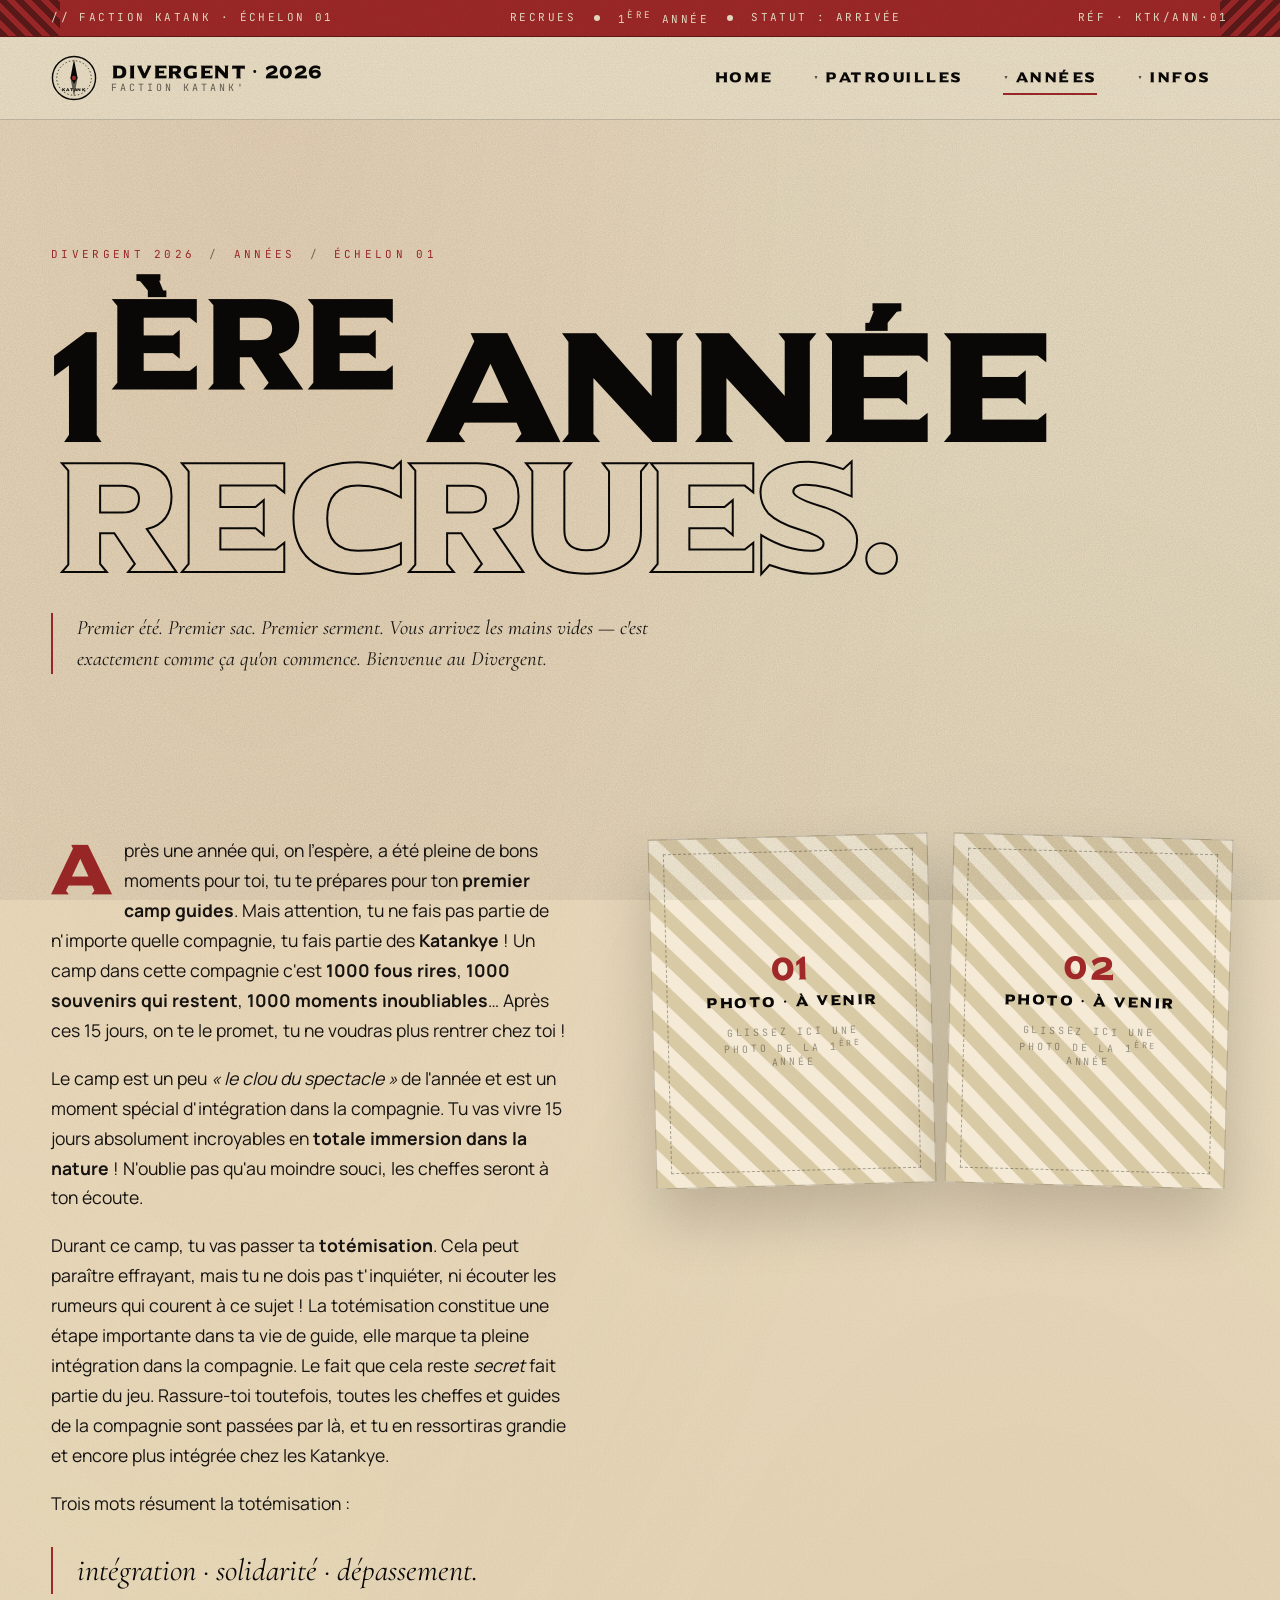
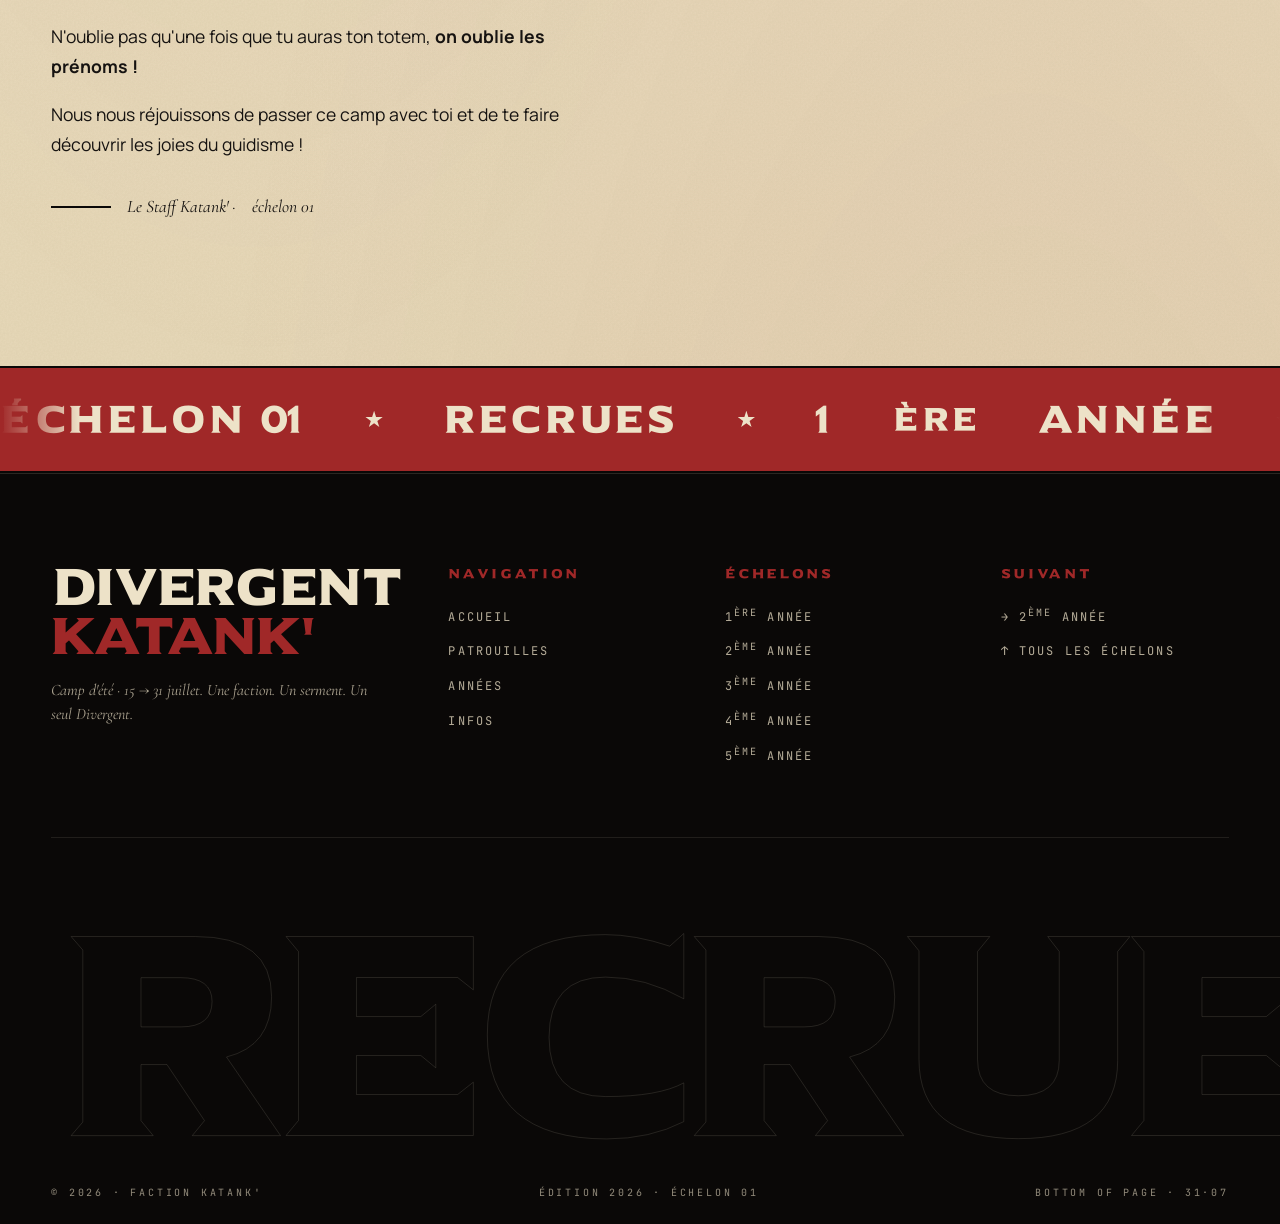
==== annee-1.html @ 26ec63aa "Initial commit · site Divergent 2026 - 12 pages HTML (accueil, 5 patrouilles, 5 années, infos) - Sys" ====
<!DOCTYPE html>
<html lang="fr">
<head>
<meta charset="UTF-8">
<meta name="viewport" content="width=device-width, initial-scale=1.0">
<title>1ère année · Recrues — DIVERGENT 2026</title>
<meta name="description" content="Message aux recrues de 1ère année du camp Katank' Divergent 2026.">
<link rel="stylesheet" href="css/style.css">
<link rel="icon" href="data:image/svg+xml,%3Csvg xmlns='http://www.w3.org/2000/svg' viewBox='0 0 32 32'%3E%3Crect width='32' height='32' fill='%23a02828'/%3E%3Ctext x='50%25' y='62%25' text-anchor='middle' font-family='Arial Black' font-size='20' fill='%23ede2c8' font-weight='900'%3EP%3C/text%3E%3C/svg%3E">
</head>
<body class="paper-bg">

<div class="grain-overlay" aria-hidden="true"></div>

<div class="top-tape">
  <span>// FACTION KATANK · ÉCHELON 01</span>
  <div class="top-tape__center">
    <span>RECRUES</span>
    <span class="top-tape__dot"></span>
    <span>1<sup>ère</sup> ANNÉE</span>
    <span class="top-tape__dot"></span>
    <span>STATUT : ARRIVÉE</span>
  </div>
  <span>RÉF · KTK/ANN·01</span>
</div>

<header class="site-header on-paper">
  <nav class="nav" aria-label="Navigation principale">
    <a href="index.html" class="logo">
      <svg class="logo__mark" viewBox="0 0 64 64" aria-hidden="true">
        <circle cx="32" cy="32" r="30" fill="none" stroke="currentColor" stroke-width="2"/>
        <circle cx="32" cy="32" r="24" fill="none" stroke="currentColor" stroke-width="1" stroke-dasharray="2 3"/>
        <path fill="currentColor" d="M32 6l5 26-5 8-5-8z"/>
        <path fill="currentColor" opacity="0.6" d="M32 58l-5-26 5-8 5 8z"/>
        <circle cx="32" cy="32" r="3" fill="#a02828"/>
        <text x="32" y="50" text-anchor="middle" font-family="Universal Serif, serif" font-size="6" fill="currentColor" font-weight="900" letter-spacing="1">KATANK</text>
      </svg>
      <span class="logo__txt">
        <span>Divergent · 2026</span>
        <small>Faction Katank'</small>
      </span>
    </a>

    <ul class="nav-list">
      <li class="nav-item"><a href="index.html" class="nav-link">Home</a></li>
      <li class="nav-item">
        <a href="patrouille-guepards.html" class="nav-link" aria-haspopup="true">Patrouilles</a>
        <div class="dropdown">
          <a href="patrouille-guepards.html">Guépards <small>01</small></a>
          <a href="patrouille-loups.html">Loups <small>02</small></a>
          <a href="patrouille-eperviers.html">Eperviers <small>03</small></a>
          <a href="patrouille-pumas.html">Pumas <small>04</small></a>
          <a href="patrouille-castors.html">Castors <small>05</small></a>
        </div>
      </li>
      <li class="nav-item is-active">
        <a href="annees.html" class="nav-link" aria-haspopup="true">Années</a>
        <div class="dropdown">
          <a href="annee-1.html">1<sup>ère</sup> année <small>Recrues</small></a>
          <a href="annee-2.html">2<sup>ème</sup> année <small>Initiés</small></a>
          <a href="annee-3.html">3<sup>ème</sup> année <small>Coureurs</small></a>
          <a href="annee-4.html">4<sup>ème</sup> année <small>Vétérans</small></a>
          <a href="annee-5.html">5<sup>ème</sup> année <small>Doyens</small></a>
        </div>
      </li>
      <li class="nav-item">
        <a href="infos.html" class="nav-link" aria-haspopup="true">Infos</a>
        <div class="dropdown">
          <a href="infos.html#programme">Programme <small>01</small></a>
          <a href="infos.html#trousseau">Trousseau <small>02</small></a>
          <a href="infos.html#lieu">Lieu &amp; Accès <small>03</small></a>
          <a href="infos.html#inscription">Inscription <small>04</small></a>
          <a href="infos.html#contact">Contact <small>05</small></a>
          <a href="infos.html#faq">F·A·Q <small>06</small></a>
        </div>
      </li>
    </ul>
    <button class="burger" aria-label="Ouvrir le menu"><span></span><span></span><span></span></button>
  </nav>
</header>

<section class="page-hero">
  <div class="page-hero__inner">
    <p class="page-hero__crumbs" data-reveal>Divergent 2026 <span>/</span> Années <span>/</span> Échelon 01</p>
    <h1 class="page-hero__title" data-reveal data-reveal-delay="1">1<sup>ère</sup> année<br><em>Recrues.</em></h1>
    <p class="page-hero__desc" data-reveal data-reveal-delay="2">
      Premier été. Premier sac. Premier serment. Vous arrivez les mains vides — c'est exactement
      comme ça qu'on commence. Bienvenue au Divergent.
    </p>
  </div>
</section>

<section class="year-detail">
  <div class="year-detail__inner">
    <div class="year-detail__msg" data-reveal>
      <p>
        Après une année qui, on l'espère, a été pleine de bons moments pour toi, tu te
        prépares pour ton <strong>premier camp guides</strong>. Mais attention, tu ne fais
        pas partie de n'importe quelle compagnie, tu fais partie des <strong>Katankye</strong> !
        Un camp dans cette compagnie c'est <strong>1000 fous rires</strong>,
        <strong>1000 souvenirs qui restent</strong>, <strong>1000 moments inoubliables</strong>…
        Après ces 15 jours, on te le promet, tu ne voudras plus rentrer chez toi !
      </p>
      <p>
        Le camp est un peu <em>« le clou du spectacle »</em> de l'année et est un moment
        spécial d'intégration dans la compagnie. Tu vas vivre 15 jours absolument incroyables
        en <strong>totale immersion dans la nature</strong> ! N'oublie pas qu'au moindre
        souci, les cheffes seront à ton écoute.
      </p>
      <p>
        Durant ce camp, tu vas passer ta <strong>totémisation</strong>. Cela peut paraître
        effrayant, mais tu ne dois pas t'inquiéter, ni écouter les rumeurs qui courent à ce
        sujet ! La totémisation constitue une étape importante dans ta vie de guide, elle
        marque ta pleine intégration dans la compagnie. Le fait que cela reste
        <em>secret</em> fait partie du jeu. Rassure-toi toutefois, toutes les cheffes et
        guides de la compagnie sont passées par là, et tu en ressortiras grandie et encore
        plus intégrée chez les Katankye.
      </p>
      <p>Trois mots résument la totémisation :</p>
      <blockquote class="year-detail__quote">
        intégration · solidarité · dépassement.
      </blockquote>
      <p>
        N'oublie pas qu'une fois que tu auras ton totem, <strong>on oublie les prénoms !</strong>
      </p>
      <p>
        Nous nous réjouissons de passer ce camp avec toi et de te faire découvrir les joies
        du guidisme !
      </p>
      <p class="year-detail__sign">Le Staff Katank' &middot; <em>échelon 01</em></p>
    </div>

    <aside class="photo-stack photo-stack--two" data-reveal data-reveal-delay="2" aria-label="Photos · 1ère année">
      <div class="photo-slot photo-slot--rotate-l">
        <span class="photo-slot__num">01</span>
        <span class="photo-slot__label">Photo · à venir</span>
        <span class="photo-slot__hint">Glissez ici une photo de la 1<sup>ère</sup> année</span>
      </div>
      <div class="photo-slot photo-slot--rotate-r">
        <span class="photo-slot__num">02</span>
        <span class="photo-slot__label">Photo · à venir</span>
        <span class="photo-slot__hint">Glissez ici une photo de la 1<sup>ère</sup> année</span>
      </div>
    </aside>
  </div>
</section>

<div class="marquee" aria-hidden="true">
  <div class="marquee__track">
    <span class="marquee__item">ÉCHELON 01<span class="marquee__star"></span>RECRUES<span class="marquee__star"></span>1<sup>ÈRE</sup> ANNÉE<span class="marquee__star"></span>BIENVENUE AU DIVERGENT<span class="marquee__star"></span>ÉCHELON 01<span class="marquee__star"></span>RECRUES<span class="marquee__star"></span></span>
    <span class="marquee__item" aria-hidden="true">ÉCHELON 01<span class="marquee__star"></span>RECRUES<span class="marquee__star"></span>1<sup>ÈRE</sup> ANNÉE<span class="marquee__star"></span>BIENVENUE AU DIVERGENT<span class="marquee__star"></span>ÉCHELON 01<span class="marquee__star"></span>RECRUES<span class="marquee__star"></span></span>
  </div>
</div>

<footer class="footer">
  <div class="footer__inner">
    <div class="footer__top">
      <div>
        <h3 class="footer__brand">Divergent<br><em>Katank'</em></h3>
        <p class="footer__tag">Camp d'été · 15&nbsp;→&nbsp;31 juillet. Une faction. Un serment. Un seul Divergent.</p>
      </div>
      <div class="footer__col">
        <h4>Navigation</h4>
        <ul>
          <li><a href="index.html">Accueil</a></li>
          <li><a href="patrouille-guepards.html">Patrouilles</a></li>
          <li><a href="annees.html">Années</a></li>
          <li><a href="infos.html">Infos</a></li>
        </ul>
      </div>
      <div class="footer__col">
        <h4>Échelons</h4>
        <ul>
          <li><a href="annee-1.html">1<sup>ère</sup> année</a></li>
          <li><a href="annee-2.html">2<sup>ème</sup> année</a></li>
          <li><a href="annee-3.html">3<sup>ème</sup> année</a></li>
          <li><a href="annee-4.html">4<sup>ème</sup> année</a></li>
          <li><a href="annee-5.html">5<sup>ème</sup> année</a></li>
        </ul>
      </div>
      <div class="footer__col">
        <h4>Suivant</h4>
        <ul>
          <li><a href="annee-2.html">→ 2<sup>ème</sup> année</a></li>
          <li><a href="annees.html">↑ Tous les échelons</a></li>
        </ul>
      </div>
    </div>
    <div class="footer__bigword" aria-hidden="true">RECRUES</div>
    <div class="footer__bottom">
      <span>© <span id="current-year">2026</span> · Faction Katank'</span>
      <span>Édition 2026 · Échelon 01</span>
      <span>Bottom of page · 31·07</span>
    </div>
  </div>
</footer>

<script src="js/main.js"></script>
</body>
</html>
---- css/style.css ----
@charset "UTF-8";
/* ============================================================
   DIVERGENT 2026 — Camp Katank'
   Système de design : dystopique factional, parchemin / sang / acier
   ============================================================ */

@import url('https://fonts.googleapis.com/css2?family=Cormorant+Garamond:ital,wght@0,400;0,600;1,400;1,500;1,600&family=JetBrains+Mono:wght@400;500;700&family=Manrope:wght@300;400;500;600;700;800&display=swap');

/* Police personnalisée Universal Serif — utilisée pour tous les gros titres */
@font-face {
  font-family: 'Universal Serif';
  src: url('../assets/fonts/Universal%20Serif.ttf') format('truetype');
  font-weight: 100 900;
  font-style: normal;
  font-display: swap;
}

/* ---------- Tokens ---------- */
:root {
  --ink:        #0a0807;
  --ink-soft:   #161311;
  --ink-2:      #1f1a16;
  --paper:      #ede2c8;
  --paper-2:    #e3d4b1;
  --paper-deep: #d9caa6;
  --bone:       #f4ead5;
  --blood:      #a02828;
  --blood-deep: #6b1818;
  --rust:       #c04515;
  --steel:      #2c4356;
  --moss:       #4a5a3a;
  --gold:       #c9a44d;
  --gold-deep:  #8b6f2a;
  --ash:        #6b6660;
  --ash-2:      #3a3631;

  --f-stencil: 'Universal Serif', 'Arial Narrow', serif;
  --f-serif:   'Cormorant Garamond', 'Times New Roman', serif;
  --f-mono:    'JetBrains Mono', 'Courier New', monospace;
  --f-body:    'Manrope', system-ui, sans-serif;

  --gutter: clamp(1.25rem, 4vw, 4rem);
  --maxw: 1440px;
}

/* ---------- Reset ---------- */
*, *::before, *::after { box-sizing: border-box; margin: 0; padding: 0; }
html { scroll-behavior: smooth; -webkit-text-size-adjust: 100%; }
body {
  font-family: var(--f-body);
  background: var(--ink);
  color: var(--paper);
  line-height: 1.55;
  font-weight: 400;
  overflow-x: hidden;
  min-height: 100vh;
}
img, svg { display: block; max-width: 100%; }
button { font: inherit; color: inherit; background: none; border: 0; cursor: pointer; }
a { color: inherit; text-decoration: none; }
ul { list-style: none; }

/* ---------- Grain & paper textures ---------- */
.grain-overlay {
  position: fixed;
  inset: 0;
  pointer-events: none;
  z-index: 200;
  opacity: 0.18;
  mix-blend-mode: multiply;
  background-image: url("data:image/svg+xml,%3Csvg xmlns='http://www.w3.org/2000/svg' width='240' height='240'%3E%3Cfilter id='n'%3E%3CfeTurbulence type='fractalNoise' baseFrequency='0.85' numOctaves='3' stitchTiles='stitch'/%3E%3CfeColorMatrix values='0 0 0 0 0  0 0 0 0 0  0 0 0 0 0  0 0 0 0.55 0'/%3E%3C/filter%3E%3Crect width='240' height='240' filter='url(%23n)'/%3E%3C/svg%3E");
}
.paper-bg {
  background:
    radial-gradient(ellipse at 20% 0%, rgba(192,69,21,0.08), transparent 50%),
    radial-gradient(ellipse at 80% 100%, rgba(160,40,40,0.07), transparent 60%),
    linear-gradient(180deg, var(--paper) 0%, var(--paper-2) 100%);
  color: var(--ink);
  position: relative;
}
.paper-bg::before {
  content: "";
  position: absolute;
  inset: 0;
  pointer-events: none;
  opacity: 0.35;
  mix-blend-mode: multiply;
  background-image: url("data:image/svg+xml,%3Csvg xmlns='http://www.w3.org/2000/svg' width='320' height='320'%3E%3Cfilter id='p'%3E%3CfeTurbulence type='fractalNoise' baseFrequency='0.55' numOctaves='2'/%3E%3CfeColorMatrix values='0 0 0 0 0.3  0 0 0 0 0.2  0 0 0 0 0.1  0 0 0 0.18 0'/%3E%3C/filter%3E%3Crect width='320' height='320' filter='url(%23p)'/%3E%3C/svg%3E");
}
.ink-bg {
  background:
    radial-gradient(ellipse at 70% 10%, rgba(160,40,40,0.16), transparent 55%),
    radial-gradient(ellipse at 10% 90%, rgba(44,67,86,0.20), transparent 60%),
    linear-gradient(180deg, var(--ink) 0%, var(--ink-soft) 100%);
}

/* ---------- Top tape ---------- */
.top-tape {
  background: var(--blood);
  color: var(--paper);
  font-family: var(--f-mono);
  font-size: 11px;
  letter-spacing: 0.22em;
  text-transform: uppercase;
  padding: 8px var(--gutter);
  display: flex;
  justify-content: space-between;
  align-items: center;
  border-bottom: 1px solid rgba(0,0,0,0.4);
  position: relative;
  z-index: 50;
}
.top-tape::before, .top-tape::after {
  content: "";
  position: absolute;
  top: 0; bottom: 0;
  width: 60px;
  background:
    repeating-linear-gradient(45deg, var(--ink) 0 6px, transparent 6px 12px);
  opacity: 0.45;
}
.top-tape::before { left: 0; }
.top-tape::after { right: 0; transform: scaleX(-1); }
.top-tape span { position: relative; z-index: 1; }
.top-tape__center { display: flex; gap: 18px; align-items: center; }
.top-tape__dot { width: 6px; height: 6px; background: var(--paper); border-radius: 50%; display: inline-block; }

/* ---------- Header / Nav ---------- */
.site-header {
  position: sticky;
  top: 0;
  z-index: 100;
  background:
    linear-gradient(180deg, rgba(10,8,7,0.96), rgba(10,8,7,0.86));
  backdrop-filter: blur(6px);
  border-bottom: 1px solid rgba(237,226,200,0.08);
}
.site-header.on-paper {
  background: linear-gradient(180deg, rgba(237,226,200,0.97), rgba(237,226,200,0.88));
  border-bottom: 1px solid rgba(10,8,7,0.18);
}
.nav {
  max-width: var(--maxw);
  margin: 0 auto;
  padding: 18px var(--gutter);
  display: flex;
  align-items: center;
  justify-content: space-between;
  gap: 32px;
  position: relative;
}
.logo {
  display: flex;
  align-items: center;
  gap: 14px;
  font-family: var(--f-stencil);
  font-weight: 800;
  letter-spacing: 0.08em;
  font-size: 18px;
  text-transform: uppercase;
}
.logo__mark {
  width: 46px;
  height: 46px;
  flex-shrink: 0;
  filter: drop-shadow(0 0 0 transparent);
  transition: transform .4s cubic-bezier(.2,.8,.2,1);
}
.logo:hover .logo__mark { transform: rotate(-12deg) scale(1.05); }
.logo__txt {
  display: flex;
  flex-direction: column;
  line-height: 1;
  gap: 2px;
}
.logo__txt small {
  font-family: var(--f-mono);
  font-weight: 400;
  font-size: 10px;
  letter-spacing: 0.3em;
  opacity: 0.6;
  text-transform: uppercase;
}

.nav-list {
  display: flex;
  gap: 4px;
  align-items: center;
}
.nav-item { position: relative; }
.nav-link {
  display: inline-flex;
  align-items: center;
  gap: 6px;
  padding: 12px 18px;
  font-family: var(--f-stencil);
  font-weight: 700;
  font-size: 14px;
  letter-spacing: 0.18em;
  text-transform: uppercase;
  position: relative;
  transition: color .25s ease;
}
.nav-link::after {
  content: "";
  position: absolute;
  left: 18px; right: 18px; bottom: 6px;
  height: 2px;
  background: var(--blood);
  transform: scaleX(0);
  transform-origin: left;
  transition: transform .35s cubic-bezier(.2,.8,.2,1);
}
.nav-link:hover::after,
.nav-item.is-active > .nav-link::after { transform: scaleX(1); }
.nav-link[aria-haspopup]::before {
  content: "▾";
  font-family: var(--f-mono);
  font-size: 10px;
  margin-right: -2px;
  opacity: 0.7;
}

.dropdown {
  position: absolute;
  top: calc(100% + 4px);
  left: 0;
  min-width: 240px;
  background: var(--ink-soft);
  border: 1px solid rgba(237,226,200,0.12);
  padding: 10px;
  opacity: 0;
  pointer-events: none;
  transform: translateY(-6px);
  transition: opacity .25s ease, transform .25s ease;
  z-index: 90;
  box-shadow: 0 30px 60px rgba(0,0,0,0.45), 0 0 0 1px rgba(160,40,40,0.18);
}
.on-paper .dropdown { background: var(--bone); border-color: rgba(10,8,7,0.18); }
.nav-item:hover .dropdown,
.nav-item:focus-within .dropdown,
.nav-item.is-open .dropdown {
  opacity: 1;
  pointer-events: auto;
  transform: translateY(0);
}
.dropdown a {
  display: flex;
  justify-content: space-between;
  align-items: center;
  padding: 10px 14px;
  font-family: var(--f-stencil);
  font-weight: 700;
  font-size: 13px;
  letter-spacing: 0.16em;
  text-transform: uppercase;
  border-left: 2px solid transparent;
  transition: background .2s, border-color .2s, color .2s;
}
.dropdown a:hover {
  background: rgba(160,40,40,0.12);
  border-left-color: var(--blood);
  color: var(--blood);
}
.dropdown a small {
  font-family: var(--f-mono);
  font-size: 10px;
  letter-spacing: 0.2em;
  opacity: 0.5;
}

.burger {
  display: none;
  width: 36px; height: 36px;
  position: relative;
}
.burger span {
  position: absolute;
  left: 6px; right: 6px;
  height: 2px;
  background: currentColor;
  transition: transform .3s, opacity .3s, top .3s;
}
.burger span:nth-child(1) { top: 12px; }
.burger span:nth-child(2) { top: 18px; }
.burger span:nth-child(3) { top: 24px; }
.burger.is-open span:nth-child(1) { top: 18px; transform: rotate(45deg); }
.burger.is-open span:nth-child(2) { opacity: 0; }
.burger.is-open span:nth-child(3) { top: 18px; transform: rotate(-45deg); }

/* ---------- HERO ---------- */
.hero {
  position: relative;
  min-height: calc(100vh - 90px);
  padding: clamp(40px, 8vh, 100px) var(--gutter) clamp(60px, 10vh, 140px);
  display: grid;
  grid-template-columns: 1fr;
  gap: clamp(40px, 6vh, 80px);
  align-content: center;
  overflow: hidden;
  isolation: isolate;
}
.hero::after {
  content: "";
  position: absolute;
  inset: 0;
  background-image:
    linear-gradient(transparent 95%, rgba(237,226,200,0.05) 95%),
    linear-gradient(90deg, transparent 95%, rgba(237,226,200,0.05) 95%);
  background-size: 80px 80px;
  pointer-events: none;
  opacity: 0.5;
  z-index: 0;
}

/* === Divergent hero background === */
.hero-bg {
  position: absolute;
  inset: 0;
  z-index: -1;
  pointer-events: none;
  overflow: hidden;
}
.hero-bg__photo {
  position: absolute;
  inset: 0;
  background-color: #1a1208;
  background-image:
    /* Image fournie par l'utilisateur — Divergent (ville fortifiée) */
    url('../assets/hero-bg.jpg?v=2'),
    /* fallback Unsplash (au cas où le fichier local manque) */
    url('https://images.unsplash.com/photo-1477959858617-67f85cf4f1df?w=1920&q=70&auto=format&fit=crop'),
    /* fallback gradient final */
    radial-gradient(ellipse at 50% 80%, #c44512 0%, #6b1818 30%, #1a1208 60%, #050302 100%);
  background-size: cover, cover, cover;
  background-position: center center, center 45%, center 40%;
  background-repeat: no-repeat;
  filter: contrast(1.08) saturate(0.80) brightness(0.72);
}
.hero-bg__photo::after {
  content: "";
  position: absolute;
  inset: 0;
  background:
    /* tinte chaude rougeoyante en haut, sombre en bas pour la lisibilité */
    linear-gradient(180deg,
      rgba(196, 69, 21, 0.18) 0%,
      rgba(120, 38, 18, 0.10) 22%,
      rgba(40, 26, 18, 0.06) 50%,
      rgba(10, 8, 7, 0.45) 80%,
      rgba(10, 8, 7, 0.92) 100%);
  mix-blend-mode: multiply;
}
.hero-bg__photo::before {
  content: "";
  position: absolute;
  inset: 0;
  background:
    radial-gradient(ellipse at 50% 28%, rgba(196,69,21,0.30), transparent 50%),
    radial-gradient(ellipse at 78% 62%, rgba(160,40,40,0.22), transparent 55%),
    radial-gradient(ellipse at 12% 70%, rgba(44,67,86,0.20), transparent 55%);
  mix-blend-mode: screen;
  opacity: 0.7;
}

/* fence / chain pattern across the whole bg */
.hero-bg__fence {
  position: absolute;
  inset: 0;
  background-image:
    linear-gradient(0deg, rgba(237,226,200,0.05) 1px, transparent 1px),
    linear-gradient(90deg, rgba(237,226,200,0.05) 1px, transparent 1px);
  background-size: 60px 60px;
  opacity: 0.5;
  mask-image: linear-gradient(180deg, transparent 0%, black 25%, black 75%, transparent 100%);
}

/* SVG silhouette layer — décor d'appoint, en retrait quand la photo est présente */
.hero-bg__skyline {
  position: absolute;
  left: 0; right: 0; bottom: 0;
  width: 100%;
  height: 45%;
  display: block;
  opacity: 0.35;
  filter: drop-shadow(0 -8px 30px rgba(196,69,21,0.20));
  mix-blend-mode: multiply;
}

/* Faction emblems faintly drifting in sky */
.hero-bg__faction {
  position: absolute;
  width: 320px; height: 320px;
  opacity: 0.07;
  color: var(--paper);
  pointer-events: none;
  animation: faction-drift 24s ease-in-out infinite alternate;
}
.hero-bg__faction--1 { top: 8%; left: 6%; }
.hero-bg__faction--2 { top: 14%; right: 4%; width: 240px; height: 240px; opacity: 0.05; animation-delay: -12s; animation-duration: 32s; }
@keyframes faction-drift {
  from { transform: translateY(0) rotate(-3deg); }
  to   { transform: translateY(-18px) rotate(3deg); }
}

/* embers / floating particles */
.hero-bg__embers {
  position: absolute;
  inset: 0;
  background-image:
    radial-gradient(2px 2px at 12% 78%, rgba(255,180,90,0.85), transparent 60%),
    radial-gradient(1px 1px at 28% 64%, rgba(255,160,80,0.85), transparent 60%),
    radial-gradient(2px 2px at 42% 88%, rgba(255,200,110,0.85), transparent 60%),
    radial-gradient(1px 1px at 56% 70%, rgba(255,170,80,0.75), transparent 60%),
    radial-gradient(2px 2px at 68% 82%, rgba(255,210,120,0.85), transparent 60%),
    radial-gradient(1px 1px at 82% 66%, rgba(255,170,80,0.85), transparent 60%),
    radial-gradient(1.5px 1.5px at 92% 80%, rgba(255,200,110,0.75), transparent 60%),
    radial-gradient(1px 1px at 35% 72%, rgba(255,150,80,0.65), transparent 60%);
  background-size: 100% 100%;
  animation: ember-rise 11s linear infinite;
  opacity: 0.9;
  mix-blend-mode: screen;
}
@keyframes ember-rise {
  from { transform: translateY(40px); opacity: 0; }
  20%  { opacity: 0.9; }
  to   { transform: translateY(-260px); opacity: 0; }
}

/* fog band that slowly drifts */
.hero-bg__fog {
  position: absolute;
  left: -10%; right: -10%; bottom: 28%;
  height: 38%;
  background:
    linear-gradient(180deg, transparent 0%, rgba(237,226,200,0.06) 35%, rgba(237,226,200,0.10) 50%, rgba(237,226,200,0.06) 65%, transparent 100%);
  filter: blur(8px);
  animation: fog-drift 24s ease-in-out infinite alternate;
  mix-blend-mode: screen;
}
@keyframes fog-drift {
  from { transform: translateX(-4%); }
  to   { transform: translateX(4%); }
}

/* darken edges (vignette) */
.hero-bg__vignette {
  position: absolute;
  inset: 0;
  background:
    radial-gradient(ellipse at center, transparent 40%, rgba(10,8,7,0.55) 90%),
    linear-gradient(180deg, rgba(10,8,7,0.6) 0%, transparent 12%, transparent 70%, rgba(10,8,7,0.85) 100%);
  pointer-events: none;
}

/* improve text legibility on rich bg */
.hero__divergent {
  text-shadow:
    0 0 50px rgba(0,0,0,0.6),
    -2px 0 0 rgba(160,40,40,0.55),
    2px 0 0 rgba(44,67,86,0.45);
}
.hero__year {
  text-shadow: 0 0 40px rgba(0,0,0,0.6);
}
.hero__codeline {
  text-shadow: 0 0 12px rgba(0,0,0,0.7);
}
.hero__tagline {
  background: linear-gradient(90deg, rgba(10,8,7,0.55), transparent);
  padding: 12px 18px 12px 20px;
  margin-left: -2px;
  backdrop-filter: blur(2px);
}

.hero__brackets {
  position: absolute;
  inset: 24px;
  border: 1px solid rgba(237,226,200,0.12);
  pointer-events: none;
}
.hero__brackets::before, .hero__brackets::after {
  content: "";
  position: absolute;
  width: 40px; height: 40px;
  border: 2px solid var(--blood);
}
.hero__brackets::before { top: -2px; left: -2px; border-right: 0; border-bottom: 0; }
.hero__brackets::after { bottom: -2px; right: -2px; border-left: 0; border-top: 0; }

.hero__codeline {
  font-family: var(--f-mono);
  font-size: 11px;
  letter-spacing: 0.32em;
  text-transform: uppercase;
  color: var(--paper);
  opacity: 0.6;
  display: flex;
  align-items: center;
  gap: 14px;
  position: relative;
  z-index: 2;
}
.hero__codeline::before {
  content: "";
  width: 60px; height: 1px;
  background: var(--blood);
}
.hero__codeline span { color: var(--blood); }

.hero__title {
  position: relative;
  z-index: 2;
  display: grid;
  gap: 8px;
}
.hero__divergent {
  font-family: var(--f-stencil);
  font-weight: 900;
  font-size: clamp(3.5rem, 12vw, 12rem);
  line-height: 0.82;
  letter-spacing: -0.02em;
  color: var(--paper);
  text-shadow:
    0 0 0 transparent,
    -2px 0 0 rgba(160,40,40,0.55),
    2px 0 0 rgba(44,67,86,0.45);
  position: relative;
  margin-left: -0.05em;
}
.hero__divergent em {
  font-style: normal;
  color: var(--blood);
}
.hero__row2 {
  display: flex;
  align-items: flex-end;
  justify-content: space-between;
  gap: 32px;
  flex-wrap: wrap;
}
.hero__year {
  font-family: var(--f-stencil);
  font-weight: 800;
  font-size: clamp(3.5rem, 10vw, 9rem);
  line-height: 0.85;
  letter-spacing: 0.04em;
  -webkit-text-stroke: 2px var(--paper);
  color: transparent;
  position: relative;
}
.hero__year::after {
  content: "";
  position: absolute;
  left: -2%; right: 12%;
  bottom: 22%;
  height: 12%;
  background: var(--blood);
  z-index: -1;
  transform: skewY(-2deg);
  opacity: 0.85;
}
.hero__tagline {
  max-width: 340px;
  font-family: var(--f-serif);
  font-style: italic;
  font-size: clamp(1rem, 1.5vw, 1.25rem);
  line-height: 1.4;
  color: var(--paper);
  opacity: 0.85;
  border-left: 2px solid var(--blood);
  padding-left: 18px;
}

/* Countdown */
.countdown {
  display: grid;
  grid-template-columns: repeat(4, 1fr);
  gap: 0;
  background: var(--ink-soft);
  border: 1px solid rgba(237,226,200,0.14);
  position: relative;
  z-index: 2;
  max-width: 720px;
}
.countdown::before {
  content: "T-MINUS";
  position: absolute;
  top: -12px; left: 16px;
  background: var(--blood);
  color: var(--paper);
  padding: 3px 10px;
  font-family: var(--f-mono);
  font-size: 10px;
  letter-spacing: 0.3em;
}
.countdown::after {
  content: "// EMBARQUEMENT";
  position: absolute;
  top: -12px; right: 16px;
  background: var(--ink);
  color: var(--paper);
  padding: 3px 10px;
  font-family: var(--f-mono);
  font-size: 10px;
  letter-spacing: 0.3em;
  border: 1px solid rgba(237,226,200,0.14);
}
.cd-cell {
  padding: 28px 18px 22px;
  text-align: center;
  border-right: 1px solid rgba(237,226,200,0.10);
  position: relative;
}
.cd-cell:last-child { border-right: 0; }
.cd-num {
  display: block;
  font-family: var(--f-stencil);
  font-weight: 900;
  font-size: clamp(2.2rem, 5vw, 4rem);
  line-height: 1;
  color: var(--paper);
  font-variant-numeric: tabular-nums;
}
.cd-lbl {
  display: block;
  margin-top: 8px;
  font-family: var(--f-mono);
  font-size: 10px;
  letter-spacing: 0.32em;
  color: var(--blood);
  text-transform: uppercase;
}

/* CTA */
.cta-row {
  display: flex;
  flex-wrap: wrap;
  gap: 18px;
  align-items: center;
  position: relative;
  z-index: 2;
}
.btn {
  display: inline-flex;
  align-items: center;
  gap: 14px;
  padding: 18px 32px;
  font-family: var(--f-stencil);
  font-weight: 800;
  font-size: 16px;
  letter-spacing: 0.22em;
  text-transform: uppercase;
  border: 2px solid currentColor;
  position: relative;
  transition: color .3s, background .3s, transform .3s;
  isolation: isolate;
  overflow: hidden;
}
.btn::before {
  content: "";
  position: absolute;
  inset: 0;
  background: var(--blood);
  z-index: -1;
  transform: translateY(101%);
  transition: transform .35s cubic-bezier(.2,.8,.2,1);
}
.btn:hover::before { transform: translateY(0); }
.btn:hover { color: var(--paper); border-color: var(--blood); transform: translate(-2px, -2px); }
.btn:hover .btn__arrow { transform: translateX(4px); }
.btn--primary {
  background: var(--blood);
  color: var(--paper);
  border-color: var(--blood);
}
.btn--primary::before { background: var(--ink); }
.btn--primary:hover { color: var(--paper); border-color: var(--ink); }
.btn--ghost { color: var(--paper); }
.btn__arrow {
  display: inline-block;
  transition: transform .35s ease;
  font-family: var(--f-mono);
}

.hero__meta {
  position: absolute;
  right: var(--gutter);
  top: 50%;
  transform: translateY(-50%) rotate(90deg);
  transform-origin: right center;
  font-family: var(--f-mono);
  font-size: 10px;
  letter-spacing: 0.4em;
  text-transform: uppercase;
  opacity: 0.4;
  pointer-events: none;
  z-index: 1;
}

/* ---------- Marquee ---------- */
.marquee {
  background: var(--blood);
  color: var(--paper);
  border-top: 2px solid var(--ink);
  border-bottom: 2px solid var(--ink);
  overflow: hidden;
  position: relative;
}
.marquee::before, .marquee::after {
  content: "";
  position: absolute;
  top: 0; bottom: 0;
  width: 80px;
  z-index: 2;
  pointer-events: none;
}
.marquee::before { left: 0; background: linear-gradient(90deg, var(--blood), transparent); }
.marquee::after { right: 0; background: linear-gradient(-90deg, var(--blood), transparent); }
.marquee__track {
  display: flex;
  gap: 60px;
  width: max-content;
  padding: 22px 0;
  animation: scroll 40s linear infinite;
  font-family: var(--f-stencil);
  font-weight: 800;
  font-size: clamp(1.6rem, 3vw, 2.4rem);
  letter-spacing: 0.12em;
  text-transform: uppercase;
  white-space: nowrap;
}
.marquee__item { display: inline-flex; align-items: center; gap: 60px; }
.marquee__star {
  display: inline-block;
  width: 18px; height: 18px;
  background: currentColor;
  clip-path: polygon(50% 0, 61% 35%, 98% 35%, 68% 57%, 79% 91%, 50% 70%, 21% 91%, 32% 57%, 2% 35%, 39% 35%);
}
@keyframes scroll {
  to { transform: translateX(calc(-50% - 30px)); }
}

/* ---------- Section: welcome ---------- */
.welcome {
  padding: clamp(80px, 14vh, 180px) var(--gutter);
  position: relative;
}
.welcome__inner {
  max-width: var(--maxw);
  margin: 0 auto;
  display: grid;
  grid-template-columns: minmax(0, 1fr) minmax(0, 1.1fr);
  gap: clamp(40px, 6vw, 100px);
  align-items: start;
}
.welcome__label {
  font-family: var(--f-mono);
  font-size: 11px;
  letter-spacing: 0.32em;
  text-transform: uppercase;
  color: var(--blood);
  display: flex;
  align-items: center;
  gap: 14px;
  margin-bottom: 24px;
}
.welcome__label::before {
  content: "";
  width: 40px; height: 1px;
  background: var(--blood);
}
.welcome__title {
  font-family: var(--f-serif);
  font-style: italic;
  font-weight: 500;
  font-size: clamp(2.4rem, 5.5vw, 4.4rem);
  line-height: 1;
  color: var(--ink);
  margin-bottom: 28px;
  letter-spacing: -0.01em;
}
.welcome__title em {
  font-family: var(--f-stencil);
  font-style: normal;
  font-weight: 900;
  font-size: 0.85em;
  color: var(--blood);
  letter-spacing: 0.02em;
  text-transform: uppercase;
  display: block;
}
.welcome__lead {
  font-size: 1.05rem;
  line-height: 1.7;
  color: var(--ink-soft);
  margin-bottom: 18px;
}
.welcome__lead::first-letter {
  font-family: var(--f-stencil);
  font-weight: 900;
  font-size: 4em;
  float: left;
  line-height: 0.85;
  margin-right: 12px;
  color: var(--blood);
  padding: 4px 4px 0 0;
}
.welcome__body p {
  margin-bottom: 18px;
  color: var(--ink-soft);
  line-height: 1.7;
}
.welcome__body strong {
  font-weight: 700;
  color: var(--ink);
  background: linear-gradient(180deg, transparent 65%, rgba(160,40,40,0.25) 65%);
}
.welcome__signature {
  margin-top: 32px;
  display: flex;
  align-items: center;
  gap: 16px;
  font-family: var(--f-serif);
  font-style: italic;
  font-size: 1.4rem;
  color: var(--ink);
}
.welcome__signature::before {
  content: "";
  width: 60px; height: 2px;
  background: var(--ink);
}

.stickers {
  position: sticky;
  top: 110px;
  align-self: start;
}

/* === Trailer / vidéo === */
.welcome__video {
  max-width: 880px;
  margin: clamp(48px, 10vh, 100px) auto 0;
  padding: 0 var(--gutter);
}
.welcome__video .section-eyebrow {
  margin-bottom: 18px;
  color: var(--blood);
}
.video-frame {
  position: relative;
  aspect-ratio: 16 / 9;
  background: var(--ink);
  border: 1px solid rgba(10,8,7,0.20);
  box-shadow:
    0 30px 60px rgba(10,8,7,0.25),
    0 0 0 1px rgba(160,40,40,0.18);
  overflow: hidden;
}
.video-frame::before, .video-frame::after {
  content: "";
  position: absolute;
  width: 32px;
  height: 32px;
  border: 2px solid var(--blood);
  z-index: 2;
  pointer-events: none;
}
.video-frame::before {
  top: -1px; left: -1px;
  border-right: 0; border-bottom: 0;
}
.video-frame::after {
  bottom: -1px; right: -1px;
  border-left: 0; border-top: 0;
}
.video-frame iframe {
  position: absolute;
  inset: 0;
  width: 100%;
  height: 100%;
  border: 0;
}
.stickers__sheet {
  position: relative;
  aspect-ratio: 1.35 / 1;
  background:
    repeating-linear-gradient(0deg, transparent 0, transparent 24px, rgba(10,8,7,0.04) 24px, rgba(10,8,7,0.04) 25px),
    var(--bone);
  border: 1px solid rgba(10,8,7,0.18);
  padding: 14px;
  box-shadow: 0 30px 60px rgba(10,8,7,0.18), 0 4px 14px rgba(10,8,7,0.10);
  transform: rotate(-1.5deg);
}
.stickers__pin {
  position: absolute;
  top: -10px;
  width: 16px; height: 16px;
  border-radius: 50%;
  background: radial-gradient(circle at 35% 30%, #dc4b3a, #861b1b 70%);
  box-shadow: 0 2px 4px rgba(0,0,0,0.4);
}
.stickers__pin--l { left: 22%; }
.stickers__pin--r { right: 22%; }
.stickers__grid {
  display: grid;
  grid-template-columns: repeat(3, 1fr);
  gap: 10px;
  height: 100%;
}
.sticker {
  display: flex;
  align-items: center;
  justify-content: center;
  background: var(--paper);
  border: 1.5px dashed rgba(10,8,7,0.25);
  border-radius: 50%;
  aspect-ratio: 1;
  transition: transform .3s ease;
  position: relative;
  overflow: hidden;
}
.sticker:hover { transform: rotate(8deg) scale(1.05); z-index: 2; }
.sticker svg { width: 60%; height: 60%; }
.sticker--text {
  font-family: var(--f-stencil);
  font-weight: 900;
  letter-spacing: 0.05em;
  text-align: center;
  font-size: clamp(0.9rem, 1.4vw, 1.1rem);
  line-height: 0.95;
  padding: 8px;
  text-transform: uppercase;
}

/* === 5 factions Divergent === */
.stickers__grid--five {
  grid-template-columns: repeat(6, 1fr);
  align-content: center;
  gap: 6px;
}
.stickers__grid--five .sticker { grid-column: span 2; }
.stickers__grid--five .sticker:nth-child(4) { grid-column: 2 / span 2; }
.stickers__grid--five .sticker:nth-child(5) { grid-column: 4 / span 2; }

.sticker--faction {
  flex-direction: column;
  gap: 8px;
  padding: 8px;
  border-style: solid;
  border-width: 2px;
}
.sticker--faction svg,
.sticker--faction img {
  width: 70%;
  aspect-ratio: 1;
  height: auto;
  object-fit: contain;
  flex-shrink: 0;
}
.sticker--faction img {
  mix-blend-mode: multiply;
}
/* Audacieux : fond sticker noir → on inverse l'image et on utilise screen
   pour rendre le fond blanc transparent et faire ressortir la flamme */
.sticker[data-faction="audacieux"] img {
  filter: invert(1);
  mix-blend-mode: screen;
}
.sticker--faction span {
  font-family: var(--f-stencil);
  font-weight: 800;
  font-size: clamp(0.9rem, 1.3vw, 1.15rem);
  letter-spacing: 0.1em;
  text-transform: uppercase;
  text-align: center;
  line-height: 1;
}

.sticker[data-faction="audacieux"]  { background: var(--ink);    color: var(--blood);      border-color: rgba(237,226,200,0.4); }
.sticker[data-faction="erudits"]    { background: #2c4356;       color: var(--paper);      border-color: rgba(0,0,0,0.4); }
.sticker[data-faction="fraternels"] { background: var(--rust);   color: var(--bone);       border-color: rgba(0,0,0,0.4); }
.sticker[data-faction="sinceres"]   { background: var(--bone);   color: var(--ink);        border-color: rgba(10,8,7,0.45); }
.sticker[data-faction="altruistes"] { background: #6b6660;       color: var(--paper);      border-color: rgba(0,0,0,0.35); }

/* ---------- Section: Staff Katank' ---------- */
.staff {
  background: var(--ink);
  color: var(--paper);
  padding: clamp(80px, 14vh, 180px) var(--gutter);
  position: relative;
  overflow: hidden;
}
.staff::before {
  content: "STAFF · KATANK · STAFF · KATANK · STAFF · KATANK · STAFF · KATANK ";
  position: absolute;
  top: 32px; left: 0; right: 0;
  font-family: var(--f-stencil);
  font-weight: 900;
  font-size: 8vw;
  white-space: nowrap;
  color: rgba(237,226,200,0.04);
  pointer-events: none;
  letter-spacing: 0.05em;
}
.staff__inner {
  max-width: var(--maxw);
  margin: 0 auto;
  position: relative;
  z-index: 1;
}
.staff__head {
  display: flex;
  flex-wrap: wrap;
  align-items: end;
  justify-content: space-between;
  gap: 32px;
  margin-bottom: clamp(48px, 8vh, 80px);
}
.section-eyebrow {
  font-family: var(--f-mono);
  font-size: 11px;
  letter-spacing: 0.32em;
  text-transform: uppercase;
  color: var(--blood);
  display: flex;
  align-items: center;
  gap: 14px;
  margin-bottom: 16px;
}
.section-eyebrow::before {
  content: "";
  width: 40px; height: 1px;
  background: currentColor;
}
.section-title {
  font-family: var(--f-stencil);
  font-weight: 900;
  font-size: clamp(2.6rem, 6vw, 5.5rem);
  line-height: 0.9;
  letter-spacing: -0.01em;
  text-transform: uppercase;
}
.section-title em {
  font-style: normal;
  color: var(--blood);
}
.staff__hint {
  max-width: 360px;
  font-family: var(--f-serif);
  font-style: italic;
  font-size: 1.1rem;
  line-height: 1.5;
  opacity: 0.7;
}

.staff__grid {
  display: grid;
  grid-template-columns: repeat(4, 1fr);
  gap: 0;
  border-top: 1px solid rgba(237,226,200,0.14);
  border-left: 1px solid rgba(237,226,200,0.14);
}
.staff-card {
  border-right: 1px solid rgba(237,226,200,0.14);
  border-bottom: 1px solid rgba(237,226,200,0.14);
  padding: 32px 28px 28px;
  position: relative;
  transition: background .35s ease;
  overflow: hidden;
  min-height: 280px;
  display: flex;
  flex-direction: column;
  justify-content: space-between;
}
.staff-card::before {
  content: attr(data-num);
  position: absolute;
  top: 18px; right: 18px;
  font-family: var(--f-mono);
  font-size: 10px;
  letter-spacing: 0.3em;
  opacity: 0.4;
}
.staff-card:hover {
  background: var(--blood);
  color: var(--paper);
}
.staff-card:hover .staff-card__emblem { opacity: 1; transform: scale(1) rotate(0); }
.staff-card:hover .staff-card__name { color: var(--paper); }
.staff-card:hover .staff-card__role { color: var(--paper); }
.staff-card__emblem {
  width: 70px; height: 70px;
  margin-bottom: 22px;
  opacity: 0.55;
  transform: scale(0.95) rotate(-6deg);
  transition: transform .5s cubic-bezier(.2,.8,.2,1), opacity .4s;
}
.staff-card__emblem svg { width: 100%; height: 100%; }
.staff-card__name {
  font-family: var(--f-stencil);
  font-weight: 900;
  font-size: clamp(1.4rem, 2.6vw, 2.2rem);
  letter-spacing: 0.02em;
  text-transform: uppercase;
  line-height: 1;
  margin-bottom: 8px;
  transition: color .25s;
}
.staff-card__role {
  font-family: var(--f-mono);
  font-size: 10px;
  letter-spacing: 0.28em;
  text-transform: uppercase;
  opacity: 0.6;
  transition: color .25s, opacity .25s;
}
.staff-card:hover .staff-card__role { opacity: 1; }
.staff-card__animal {
  font-family: var(--f-serif);
  font-style: italic;
  font-size: 0.85rem;
  margin-top: 14px;
  opacity: 0.5;
}

/* ---------- Footer ---------- */
.footer {
  background: var(--ink);
  color: var(--paper);
  padding: clamp(60px, 10vh, 120px) var(--gutter) 24px;
  position: relative;
  border-top: 1px solid rgba(237,226,200,0.14);
}
.footer__inner {
  max-width: var(--maxw);
  margin: 0 auto;
}
.footer__top {
  display: grid;
  grid-template-columns: 1.4fr 1fr 1fr 1fr;
  gap: 48px;
  padding-bottom: 60px;
  border-bottom: 1px solid rgba(237,226,200,0.10);
}
.footer__brand {
  font-family: var(--f-stencil);
  font-weight: 900;
  font-size: clamp(2.4rem, 4vw, 3.6rem);
  line-height: 0.95;
  letter-spacing: 0.02em;
  text-transform: uppercase;
  margin-bottom: 16px;
}
.footer__brand em { color: var(--blood); font-style: normal; }
.footer__tag {
  font-family: var(--f-serif);
  font-style: italic;
  opacity: 0.7;
  max-width: 320px;
  line-height: 1.5;
}
.footer__col h4 {
  font-family: var(--f-stencil);
  font-weight: 800;
  font-size: 13px;
  letter-spacing: 0.28em;
  text-transform: uppercase;
  margin-bottom: 18px;
  color: var(--blood);
}
.footer__col li { margin-bottom: 10px; }
.footer__col a {
  font-family: var(--f-mono);
  font-size: 12px;
  letter-spacing: 0.18em;
  text-transform: uppercase;
  opacity: 0.75;
  transition: opacity .2s, color .2s;
}
.footer__col a:hover { opacity: 1; color: var(--blood); }
.footer__bottom {
  display: flex;
  flex-wrap: wrap;
  justify-content: space-between;
  align-items: center;
  gap: 14px;
  padding-top: 28px;
  font-family: var(--f-mono);
  font-size: 10px;
  letter-spacing: 0.28em;
  text-transform: uppercase;
  opacity: 0.6;
}
.footer__bigword {
  font-family: var(--f-stencil);
  font-weight: 900;
  font-size: clamp(5rem, 22vw, 22rem);
  line-height: 0.85;
  letter-spacing: -0.02em;
  text-align: center;
  color: transparent;
  -webkit-text-stroke: 1px rgba(237,226,200,0.12);
  margin-top: 80px;
  user-select: none;
  pointer-events: none;
  text-transform: uppercase;
}

/* ---------- Page header (interior pages) ---------- */
.page-hero {
  padding: clamp(80px, 14vh, 160px) var(--gutter) clamp(60px, 10vh, 100px);
  position: relative;
  overflow: hidden;
}
.page-hero__inner {
  max-width: var(--maxw);
  margin: 0 auto;
  position: relative;
  z-index: 2;
}
.page-hero__crumbs {
  font-family: var(--f-mono);
  font-size: 11px;
  letter-spacing: 0.3em;
  text-transform: uppercase;
  color: var(--blood);
  margin-bottom: 28px;
  display: flex;
  gap: 14px;
  align-items: center;
}
.page-hero__crumbs span { opacity: 0.5; color: var(--ink); }
.page-hero__title {
  font-family: var(--f-stencil);
  font-weight: 900;
  font-size: clamp(3.5rem, 12vw, 12rem);
  line-height: 0.85;
  letter-spacing: -0.01em;
  text-transform: uppercase;
  color: var(--ink);
  margin-bottom: 28px;
  position: relative;
}
.page-hero__title em {
  font-style: normal;
  -webkit-text-stroke: 2px var(--ink);
  color: transparent;
}
.page-hero__desc {
  max-width: 620px;
  font-family: var(--f-serif);
  font-style: italic;
  font-size: clamp(1.1rem, 1.6vw, 1.4rem);
  line-height: 1.5;
  color: var(--ink-soft);
  border-left: 2px solid var(--blood);
  padding-left: 24px;
}

/* ---------- Patrouilles cards ---------- */
.patrol-grid {
  padding: clamp(40px, 8vh, 100px) var(--gutter) clamp(80px, 14vh, 160px);
  display: grid;
  grid-template-columns: repeat(2, 1fr);
  gap: 0;
  max-width: var(--maxw);
  margin: 0 auto;
}
.patrol-card {
  position: relative;
  padding: 48px 40px 40px;
  border: 1px solid rgba(10,8,7,0.18);
  margin: -1px 0 0 -1px;
  background: var(--bone);
  overflow: hidden;
  display: flex;
  flex-direction: column;
  gap: 20px;
  min-height: 460px;
  transition: background .4s, color .4s;
}
.patrol-card:hover {
  background: var(--ink);
  color: var(--paper);
}
.patrol-card:hover .patrol-card__seal { color: var(--paper); }
.patrol-card__num {
  font-family: var(--f-mono);
  font-size: 10px;
  letter-spacing: 0.3em;
  text-transform: uppercase;
  color: var(--blood);
}
.patrol-card__name {
  font-family: var(--f-stencil);
  font-weight: 900;
  font-size: clamp(2.6rem, 5vw, 4.5rem);
  line-height: 0.9;
  letter-spacing: 0.02em;
  text-transform: uppercase;
}
.patrol-card__motto {
  font-family: var(--f-serif);
  font-style: italic;
  font-size: 1.15rem;
  opacity: 0.8;
  max-width: 380px;
}
.patrol-card__meta {
  margin-top: auto;
  display: flex;
  justify-content: space-between;
  align-items: end;
  gap: 24px;
}
.patrol-card__meta dl { font-family: var(--f-mono); font-size: 11px; letter-spacing: 0.2em; text-transform: uppercase; line-height: 1.6; }
.patrol-card__meta dt { opacity: 0.5; }
.patrol-card__meta dd { font-weight: 700; }
.patrol-card__seal {
  width: 100px; height: 100px;
  color: var(--ink);
  transition: color .4s;
}

/* ============================================================
   PATROUILLES — pages individuelles
   chaque patrouille = un thème faction Divergent
   ============================================================ */
.patrol-hero {
  padding: clamp(80px, 14vh, 160px) var(--gutter) clamp(48px, 8vh, 80px);
  position: relative;
  overflow: hidden;
}
.patrol-hero__inner {
  max-width: var(--maxw);
  margin: 0 auto;
  display: grid;
  grid-template-columns: 1fr auto;
  gap: 40px;
  align-items: center;
  position: relative;
}
.patrol-hero__head {
  grid-column: 1 / -1;
  display: flex;
  justify-content: space-between;
  align-items: center;
  flex-wrap: wrap;
  gap: 16px;
  padding-bottom: 24px;
  border-bottom: 2px solid currentColor;
  margin-bottom: 32px;
}
.patrol-hero__crumbs {
  font-family: var(--f-mono);
  font-size: 11px;
  letter-spacing: 0.3em;
  text-transform: uppercase;
  display: flex;
  gap: 14px;
  align-items: center;
}
.patrol-hero__crumbs span { opacity: 0.5; }
.patrol-hero__faction {
  font-family: var(--f-mono);
  font-size: 11px;
  letter-spacing: 0.3em;
  text-transform: uppercase;
  display: inline-flex;
  align-items: center;
  gap: 12px;
}
.patrol-hero__equals {
  display: inline-flex;
  align-items: center;
  justify-content: center;
  width: 28px; height: 28px;
  border: 1.5px solid currentColor;
  border-radius: 50%;
  font-size: 14px;
  line-height: 1;
}
.patrol-hero__title {
  font-family: var(--f-stencil);
  font-weight: 900;
  line-height: 0.85;
  letter-spacing: -0.01em;
  text-transform: uppercase;
}
.patrol-hero__name {
  display: block;
  font-size: clamp(4rem, 13vw, 12rem);
}
.patrol-hero__subtitle {
  display: block;
  margin-top: 14px;
  font-family: var(--f-mono);
  font-size: clamp(11px, 1vw, 14px);
  letter-spacing: 0.4em;
  font-weight: 400;
  text-transform: uppercase;
  opacity: 0.55;
}
.patrol-hero__seal {
  width: clamp(140px, 18vw, 220px);
  height: auto;
  flex-shrink: 0;
  align-self: end;
  justify-self: end;
}

/* contenu */
.patrol-detail {
  padding: clamp(60px, 10vh, 120px) var(--gutter) clamp(80px, 14vh, 160px);
  max-width: var(--maxw);
  margin: 0 auto;
  display: grid;
  grid-template-columns: minmax(0, 1.2fr) minmax(0, 1fr);
  gap: clamp(40px, 6vw, 80px);
  align-items: start;
}
.patrol-prose p {
  font-size: 1.08rem;
  line-height: 1.75;
  margin-bottom: 18px;
  max-width: 640px;
}
.patrol-prose__lead {
  font-size: 1.2rem !important;
  line-height: 1.6 !important;
}
.patrol-prose__lead::first-letter {
  font-family: var(--f-stencil);
  font-weight: 900;
  font-size: 4em;
  float: left;
  line-height: 0.85;
  margin-right: 14px;
  padding: 4px 4px 0 0;
}
.patrol-prose__quote {
  font-family: var(--f-serif);
  font-style: italic;
  font-size: clamp(1.4rem, 2.4vw, 1.85rem);
  line-height: 1.35;
  border-left: 3px solid currentColor;
  padding: 4px 0 4px 24px;
  margin: 28px 0;
  max-width: 620px;
}
.patrol-prose__close {
  border-top: 1px solid rgba(0,0,0,0.18);
  padding-top: 22px;
  margin-top: 28px;
  font-family: var(--f-serif);
  font-style: italic;
  font-size: 1.15rem !important;
}
.patrol-photos {
  position: sticky;
  top: 110px;
  display: grid;
  grid-template-columns: 1fr 1fr;
  gap: 16px;
}
.patrol-photos--gallery {
  position: static;
  gap: 14px;
}
.patrol-photo {
  width: 100%;
  aspect-ratio: 4 / 5;
  object-fit: cover;
  border: 1px solid rgba(10,8,7,0.18);
  background: var(--paper-deep);
  box-shadow: 0 20px 40px rgba(10,8,7,0.18), 0 4px 10px rgba(10,8,7,0.08);
  transition: transform .35s cubic-bezier(.2,.8,.2,1);
}
.patrol-photo:hover { transform: scale(1.02) rotate(0); z-index: 2; }
.patrol-photo--full { grid-column: 1 / -1; aspect-ratio: 16 / 9; }
.patrol-photo--rotate-l { transform: rotate(-1.4deg); }
.patrol-photo--rotate-r { transform: rotate(1.4deg); }

/* === Thème SINCÈRES — noir & blanc, sans nuance === */
.patrol-page--sinceres .patrol-hero {
  background:
    radial-gradient(ellipse at 75% 30%, rgba(237,226,200,0.08), transparent 60%),
    linear-gradient(180deg, var(--ink) 0%, var(--ink-soft) 100%);
  color: var(--paper);
}
.patrol-page--sinceres .patrol-hero__head { border-color: rgba(237,226,200,0.25); }
.patrol-page--sinceres .patrol-hero__crumbs { color: var(--paper); }
.patrol-page--sinceres .patrol-hero__crumbs span { color: var(--paper); opacity: 0.5; }
.patrol-page--sinceres .patrol-hero__faction { color: var(--paper); }
.patrol-page--sinceres .patrol-hero__title { color: var(--paper); }
.patrol-page--sinceres .patrol-hero__seal { color: var(--paper); }
.patrol-page--sinceres .patrol-hero__inner::before {
  content: "";
  position: absolute;
  left: -10%; right: -10%;
  bottom: 0;
  top: 0;
  background-image:
    repeating-linear-gradient(90deg, transparent 0 36px, rgba(237,226,200,0.025) 36px 37px);
  pointer-events: none;
  z-index: 0;
}
.patrol-page--sinceres .patrol-hero__inner > * { position: relative; z-index: 1; }

/* corps */
.patrol-page--sinceres .patrol-detail { color: var(--ink); }
.patrol-page--sinceres .patrol-prose__lead::first-letter {
  color: var(--ink);
  background: none;
}
.patrol-page--sinceres .patrol-prose__quote {
  font-family: var(--f-stencil);
  font-style: normal;
  font-weight: 800;
  text-transform: uppercase;
  letter-spacing: 0.02em;
  line-height: 1;
  color: var(--ink);
  border-left: 6px solid var(--ink);
  background: linear-gradient(90deg, rgba(10,8,7,0.06), transparent 40%);
  padding: 22px 0 22px 28px;
}
.patrol-page--sinceres .patrol-prose strong {
  background: linear-gradient(180deg, transparent 65%, rgba(10,8,7,0.20) 65%);
}

/* === Thème FRATERNELS — chaleur, soleil, terre === */
.patrol-page--fraternels .patrol-hero {
  background:
    radial-gradient(ellipse at 70% 40%, rgba(201,164,77,0.30), transparent 60%),
    radial-gradient(ellipse at 20% 80%, rgba(196,69,21,0.18), transparent 65%),
    linear-gradient(180deg, var(--paper-2) 0%, var(--paper) 100%);
  color: var(--blood-deep);
}
.patrol-page--fraternels .patrol-hero__head { border-color: rgba(107,24,24,0.30); }
.patrol-page--fraternels .patrol-hero__faction { color: var(--rust); }
.patrol-page--fraternels .patrol-hero__crumbs { color: var(--blood-deep); }
.patrol-page--fraternels .patrol-hero__title { color: var(--ink); }
.patrol-page--fraternels .patrol-hero__name {
  background: linear-gradient(180deg, var(--blood-deep) 0%, var(--rust) 60%, var(--gold-deep) 100%);
  -webkit-background-clip: text;
  background-clip: text;
  -webkit-text-fill-color: transparent;
}
.patrol-page--fraternels .patrol-hero__seal { color: var(--rust); }

.patrol-page--fraternels .patrol-prose__lead::first-letter {
  color: var(--rust);
}
.patrol-page--fraternels .patrol-prose__quote {
  border-left-color: var(--rust);
  color: var(--blood-deep);
  background: linear-gradient(90deg, rgba(196,69,21,0.06), transparent 60%);
  padding: 4px 0 4px 24px;
}
.patrol-page--fraternels .patrol-prose strong {
  background: linear-gradient(180deg, transparent 65%, rgba(196,69,21,0.22) 65%);
  color: var(--blood-deep);
}

/* === Thème ÉRUDITS — bleu, rigueur, savoir === */
.patrol-page--erudits .patrol-hero {
  background:
    radial-gradient(ellipse at 80% 30%, rgba(44,67,86,0.32), transparent 60%),
    radial-gradient(ellipse at 10% 90%, rgba(44,67,86,0.18), transparent 65%),
    linear-gradient(180deg, var(--paper-2) 0%, var(--paper) 100%);
  color: #1f3447;
}
.patrol-page--erudits .patrol-hero__head { border-color: rgba(44,67,86,0.30); }
.patrol-page--erudits .patrol-hero__faction { color: var(--steel); }
.patrol-page--erudits .patrol-hero__crumbs { color: #1f3447; }
.patrol-page--erudits .patrol-hero__title { color: var(--ink); }
.patrol-page--erudits .patrol-hero__name {
  background: linear-gradient(180deg, #1a2935 0%, var(--steel) 60%, #6a8aa6 100%);
  -webkit-background-clip: text;
  background-clip: text;
  -webkit-text-fill-color: transparent;
}
.patrol-page--erudits .patrol-hero__seal { color: var(--steel); }

.patrol-page--erudits .patrol-prose__lead::first-letter { color: var(--steel); }
.patrol-page--erudits .patrol-prose__quote {
  font-family: var(--f-mono);
  font-style: normal;
  font-weight: 500;
  font-size: clamp(1.1rem, 1.8vw, 1.4rem);
  letter-spacing: 0.04em;
  line-height: 1.4;
  border-left-color: var(--steel);
  color: #1a2935;
  background: linear-gradient(90deg, rgba(44,67,86,0.06), transparent 60%);
  padding: 18px 0 18px 24px;
}
.patrol-page--erudits .patrol-prose strong {
  background: linear-gradient(180deg, transparent 65%, rgba(44,67,86,0.22) 65%);
  color: #1a2935;
}

/* === Thème AUDACIEUX — noir, rouge, adrénaline === */
.patrol-page--audacieux .patrol-hero {
  background:
    radial-gradient(ellipse at 30% 30%, rgba(160,40,40,0.30), transparent 55%),
    radial-gradient(ellipse at 80% 80%, rgba(196,69,21,0.16), transparent 60%),
    linear-gradient(180deg, var(--ink) 0%, var(--ink-soft) 100%);
  color: var(--paper);
}
.patrol-page--audacieux .patrol-hero__head { border-color: rgba(237,226,200,0.25); }
.patrol-page--audacieux .patrol-hero__faction { color: var(--blood); }
.patrol-page--audacieux .patrol-hero__crumbs { color: var(--paper); }
.patrol-page--audacieux .patrol-hero__crumbs span { color: var(--paper); opacity: 0.5; }
.patrol-page--audacieux .patrol-hero__title { color: var(--paper); }
.patrol-page--audacieux .patrol-hero__name {
  text-shadow:
    -3px 0 0 var(--blood),
    3px 0 0 var(--ink-soft);
}
.patrol-page--audacieux .patrol-hero__seal { color: var(--blood); }
.patrol-page--audacieux .patrol-hero__inner::before {
  content: "";
  position: absolute;
  left: 0; right: 0;
  bottom: 8%;
  height: 20%;
  background:
    repeating-linear-gradient(45deg, transparent 0 12px, rgba(160,40,40,0.06) 12px 24px);
  pointer-events: none;
}

.patrol-page--audacieux .patrol-detail { color: var(--ink); }
.patrol-page--audacieux .patrol-prose__lead::first-letter {
  color: var(--blood);
}
.patrol-page--audacieux .patrol-prose__quote {
  font-family: var(--f-stencil);
  font-style: normal;
  font-weight: 800;
  text-transform: uppercase;
  letter-spacing: 0.02em;
  line-height: 1;
  color: var(--blood);
  border-left-color: var(--blood);
  background: linear-gradient(90deg, rgba(160,40,40,0.10), transparent 50%);
  padding: 20px 0 20px 28px;
}
.patrol-page--audacieux .patrol-prose strong {
  background: linear-gradient(180deg, transparent 65%, rgba(160,40,40,0.25) 65%);
}

/* === Thème ALTRUISTES — gris, simple, effacement === */
.patrol-page--altruistes .patrol-hero {
  background:
    radial-gradient(ellipse at 50% 30%, rgba(107,102,96,0.18), transparent 65%),
    linear-gradient(180deg, #d6d2c8 0%, #c9c3b6 100%);
  color: #3a3631;
}
.patrol-page--altruistes .patrol-hero__head { border-color: rgba(58,54,49,0.30); }
.patrol-page--altruistes .patrol-hero__faction { color: #5a554d; }
.patrol-page--altruistes .patrol-hero__crumbs { color: #3a3631; }
.patrol-page--altruistes .patrol-hero__title { color: #2a2620; }
.patrol-page--altruistes .patrol-hero__name {
  background: linear-gradient(180deg, #2a2620 0%, #5a554d 60%, #8b8479 100%);
  -webkit-background-clip: text;
  background-clip: text;
  -webkit-text-fill-color: transparent;
}
.patrol-page--altruistes .patrol-hero__seal { color: #5a554d; }

.patrol-page--altruistes .patrol-prose__lead::first-letter { color: #5a554d; }
.patrol-page--altruistes .patrol-prose__quote {
  font-family: var(--f-serif);
  font-style: italic;
  font-weight: 400;
  border-left-color: #5a554d;
  color: #2a2620;
  background: linear-gradient(90deg, rgba(58,54,49,0.05), transparent 60%);
  padding: 4px 0 4px 24px;
}
.patrol-page--altruistes .patrol-prose strong {
  background: linear-gradient(180deg, transparent 65%, rgba(58,54,49,0.18) 65%);
  color: #2a2620;
}

/* responsive */
@media (max-width: 980px) {
  .patrol-detail { grid-template-columns: 1fr; }
  .patrol-photos { position: static; }
  .patrol-hero__inner { grid-template-columns: 1fr; }
  .patrol-hero__seal { justify-self: start; margin-top: 24px; }
}

/* ---------- Year levels (overview) ---------- */
.year-tier-grid {
  padding: clamp(40px, 8vh, 100px) var(--gutter) clamp(80px, 14vh, 160px);
  max-width: var(--maxw);
  margin: 0 auto;
  display: grid;
  grid-template-columns: repeat(auto-fit, minmax(260px, 1fr));
  gap: 0;
  border-top: 1px solid rgba(10,8,7,0.20);
  border-left: 1px solid rgba(10,8,7,0.20);
}
.year-tier {
  position: relative;
  border-right: 1px solid rgba(10,8,7,0.20);
  border-bottom: 1px solid rgba(10,8,7,0.20);
  padding: 36px 28px 32px;
  background: var(--bone);
  display: flex;
  flex-direction: column;
  gap: 14px;
  min-height: 360px;
  text-decoration: none;
  color: var(--ink);
  overflow: hidden;
  transition: background .4s, color .4s;
}
.year-tier::after {
  content: "→";
  position: absolute;
  bottom: 24px; right: 28px;
  font-family: var(--f-mono);
  font-size: 22px;
  color: var(--blood);
  transition: transform .4s, color .4s;
}
.year-tier:hover { background: var(--ink); color: var(--paper); }
.year-tier:hover::after { transform: translateX(8px); color: var(--paper); }
.year-tier:hover .year-tier__num { color: var(--blood); -webkit-text-stroke-color: var(--blood); }
.year-tier__num {
  font-family: var(--f-stencil);
  font-weight: 900;
  font-size: clamp(5rem, 9vw, 8rem);
  line-height: 0.85;
  letter-spacing: -0.01em;
  -webkit-text-stroke: 2px var(--ink);
  color: transparent;
  margin-bottom: 4px;
  transition: color .4s, -webkit-text-stroke-color .4s;
}
.year-tier__label {
  font-family: var(--f-mono);
  font-size: 11px;
  letter-spacing: 0.3em;
  text-transform: uppercase;
  color: var(--blood);
}
.year-tier__name {
  font-family: var(--f-stencil);
  font-weight: 900;
  font-size: clamp(1.6rem, 2.4vw, 2.2rem);
  letter-spacing: 0.02em;
  text-transform: uppercase;
  line-height: 0.95;
}
.year-tier__motto {
  font-family: var(--f-serif);
  font-style: italic;
  font-size: 1rem;
  line-height: 1.4;
  opacity: 0.75;
  margin-top: auto;
  padding-right: 50px;
}

/* ---------- Year detail page ---------- */
.year-detail {
  padding: clamp(40px, 8vh, 100px) var(--gutter) clamp(80px, 14vh, 160px);
  max-width: var(--maxw);
  margin: 0 auto;
}
.year-detail__inner {
  display: grid;
  grid-template-columns: minmax(0, 1fr) minmax(0, 1.1fr);
  gap: clamp(40px, 6vw, 100px);
  align-items: start;
}
.year-detail__msg p {
  font-size: 1.1rem;
  line-height: 1.7;
  color: var(--ink-soft);
  margin-bottom: 18px;
}
.year-detail__msg p:first-of-type::first-letter {
  font-family: var(--f-stencil);
  font-weight: 900;
  font-size: 4em;
  float: left;
  line-height: 0.85;
  margin-right: 12px;
  color: var(--blood);
  padding: 4px 4px 0 0;
}
.year-detail__quote {
  font-family: var(--f-serif);
  font-style: italic;
  font-size: clamp(1.4rem, 2.4vw, 2rem);
  line-height: 1.3;
  color: var(--ink);
  border-left: 2px solid var(--blood);
  padding: 4px 0 4px 24px;
  margin: 28px 0;
}
.year-detail__sign {
  margin-top: 32px;
  display: flex;
  align-items: center;
  gap: 16px;
  font-family: var(--f-serif);
  font-style: italic;
  font-size: 1.2rem;
  color: var(--ink);
}
.year-detail__sign::before {
  content: "";
  width: 60px; height: 2px;
  background: var(--ink);
}

/* photo gallery */
.photo-stack {
  display: grid;
  grid-template-columns: 1fr;
  gap: 24px;
  position: sticky;
  top: 110px;
  align-self: start;
}
.photo-stack--two {
  grid-template-columns: 1fr 1fr;
  gap: 16px;
}
.photo {
  display: block;
  width: 100%;
  aspect-ratio: 4 / 5;
  object-fit: cover;
  border: 1px solid rgba(10,8,7,0.18);
  background: var(--paper-deep);
  box-shadow: 0 30px 60px rgba(10,8,7,0.18);
}
.photo--rotate-l { transform: rotate(-1.5deg); }
.photo--rotate-r { transform: rotate(1.5deg); }

.photo-slot {
  position: relative;
  display: flex;
  align-items: center;
  justify-content: center;
  flex-direction: column;
  gap: 6px;
  aspect-ratio: 4 / 5;
  padding: 28px;
  text-align: center;
  background:
    repeating-linear-gradient(45deg, var(--paper-deep) 0 14px, var(--bone) 14px 28px);
  border: 1px solid rgba(10,8,7,0.20);
  box-shadow: 0 30px 60px rgba(10,8,7,0.18);
  overflow: hidden;
  font-family: var(--f-mono);
  font-size: 10px;
  letter-spacing: 0.28em;
  text-transform: uppercase;
  color: rgba(10,8,7,0.55);
}
.photo-slot::before {
  content: "";
  position: absolute;
  top: 14px; left: 14px; right: 14px; bottom: 14px;
  border: 1px dashed rgba(10,8,7,0.32);
  pointer-events: none;
}
.photo-slot__num {
  font-family: var(--f-stencil);
  font-weight: 900;
  font-size: 32px;
  letter-spacing: 0.12em;
  color: var(--blood);
  line-height: 1;
}
.photo-slot__label {
  font-family: var(--f-stencil);
  font-weight: 800;
  font-size: 14px;
  letter-spacing: 0.18em;
  color: var(--ink);
}
.photo-slot__hint {
  margin-top: 6px;
  opacity: 0.7;
  max-width: 180px;
  line-height: 1.4;
}
.photo-slot--rotate-l { transform: rotate(-1.5deg); }
.photo-slot--rotate-r { transform: rotate(1.5deg); }

/* ---------- Years archive (legacy, kept for backward compat) ---------- */
.years-list {
  padding: clamp(40px, 8vh, 100px) var(--gutter) clamp(80px, 14vh, 160px);
  max-width: var(--maxw);
  margin: 0 auto;
}
.year-row {
  display: grid;
  grid-template-columns: 90px 1fr 1fr 120px;
  gap: 40px;
  align-items: center;
  padding: 38px 0;
  border-bottom: 1px solid rgba(10,8,7,0.20);
  position: relative;
  transition: padding .35s ease;
  cursor: pointer;
}
.year-row:first-child { border-top: 1px solid rgba(10,8,7,0.20); }
.year-row::before {
  content: "";
  position: absolute;
  inset: 0;
  background: var(--ink);
  transform: scaleX(0);
  transform-origin: left;
  transition: transform .5s cubic-bezier(.2,.8,.2,1);
  z-index: 0;
}
.year-row:hover { padding-left: 24px; }
.year-row:hover::before { transform: scaleX(1); }
.year-row:hover * { color: var(--paper); position: relative; z-index: 1; }
.year-row > * { position: relative; z-index: 1; transition: color .35s; }
.year-row__num {
  font-family: var(--f-stencil);
  font-weight: 900;
  font-size: clamp(2.4rem, 5vw, 4rem);
  line-height: 1;
  letter-spacing: 0.02em;
  color: var(--ink);
}
.year-row__theme {
  font-family: var(--f-stencil);
  font-weight: 800;
  font-size: clamp(1.4rem, 2vw, 1.8rem);
  letter-spacing: 0.04em;
  text-transform: uppercase;
  color: var(--ink);
}
.year-row__loc {
  font-family: var(--f-serif);
  font-style: italic;
  font-size: 1.05rem;
  color: var(--ink-soft);
}
.year-row__cta {
  font-family: var(--f-mono);
  font-size: 11px;
  letter-spacing: 0.28em;
  text-transform: uppercase;
  color: var(--blood);
  text-align: right;
  display: inline-flex;
  justify-content: flex-end;
  align-items: center;
  gap: 8px;
}

/* ---------- Infos sections ---------- */
.info-grid {
  padding: clamp(40px, 8vh, 100px) var(--gutter) clamp(80px, 14vh, 160px);
  max-width: var(--maxw);
  margin: 0 auto;
  display: grid;
  grid-template-columns: 220px 1fr;
  gap: clamp(40px, 6vw, 80px);
}
.info-toc {
  position: sticky;
  top: 110px;
  align-self: start;
  border-left: 2px solid var(--blood);
  padding-left: 18px;
}
.info-toc h4 {
  font-family: var(--f-mono);
  font-size: 11px;
  letter-spacing: 0.3em;
  text-transform: uppercase;
  color: var(--blood);
  margin-bottom: 18px;
}
.info-toc a {
  display: block;
  font-family: var(--f-stencil);
  font-weight: 700;
  font-size: 14px;
  letter-spacing: 0.16em;
  text-transform: uppercase;
  color: var(--ink);
  padding: 6px 0;
  opacity: 0.6;
  transition: opacity .2s, color .2s, padding .2s;
}
.info-toc a:hover, .info-toc a.is-active { opacity: 1; color: var(--blood); padding-left: 8px; }

.info-section {
  padding: 56px 0 48px;
  scroll-margin-top: 110px;
  position: relative;
}
.info-section { --accent: var(--blood); }
.info-section + .info-section {
  border-top: 1px solid rgba(10,8,7,0.10);
  padding-top: 80px;
}

/* Petit liseré coloré à gauche, discret */
.info-section[data-stamp]::before {
  content: "";
  position: absolute;
  left: 0;
  top: 60px;
  width: 28px;
  height: 2px;
  background: var(--accent);
}
.info-section[data-stamp] .info-section__num {
  padding-left: 40px;
  position: relative;
}

/* Per-section accent — colore uniquement le numéro, le liseré et l'em du titre */
.info-section.info-section--blood { --accent: var(--blood); }
.info-section.info-section--rust  { --accent: var(--rust); }
.info-section.info-section--steel { --accent: var(--steel); }
.info-section.info-section--moss  { --accent: var(--moss); }
.info-section.info-section--gold  { --accent: var(--gold-deep); }
.info-section.info-section--dark  { --accent: var(--ink); }
.info-section .info-section__num { color: var(--accent); }
.info-section h2 em { color: var(--accent); }

.info-section__num {
  font-family: var(--f-mono);
  font-size: 11px;
  letter-spacing: 0.3em;
  color: var(--accent);
  margin-bottom: 12px;
  text-transform: uppercase;
}
.info-section h2 {
  font-family: var(--f-stencil);
  font-weight: 900;
  font-size: clamp(2rem, 4vw, 3.5rem);
  line-height: 0.95;
  letter-spacing: 0.01em;
  text-transform: uppercase;
  margin-bottom: 24px;
  color: var(--ink);
}
.info-section h2 em {
  font-style: normal;
  color: var(--accent);
}
.info-section p {
  font-size: 1.05rem;
  line-height: 1.7;
  color: var(--ink-soft);
  margin-bottom: 16px;
  max-width: 720px;
}
.info-section h3 {
  font-family: var(--f-stencil);
  font-weight: 800;
  font-size: 1.1rem;
  letter-spacing: 0.16em;
  text-transform: uppercase;
  color: var(--ink);
  margin: 28px 0 12px;
}
.info-section ul.tick {
  list-style: none;
  padding: 0;
}
.info-section ul.tick li {
  padding: 8px 0 8px 28px;
  position: relative;
  border-bottom: 1px dashed rgba(10,8,7,0.18);
  color: var(--ink-soft);
}
.info-section ul.tick li::before {
  content: "\2022";
  position: absolute;
  left: 8px; top: 8px;
  font-family: var(--f-mono);
  color: var(--accent, var(--blood));
  font-weight: 700;
}
.timeline {
  margin-top: 24px;
  display: grid;
  grid-template-columns: repeat(auto-fit, minmax(200px, 1fr));
  gap: 0;
  border-top: 1px solid rgba(10,8,7,0.20);
}
.timeline > div {
  padding: 22px 18px;
  border-right: 1px solid rgba(10,8,7,0.20);
  border-bottom: 1px solid rgba(10,8,7,0.20);
}
.timeline > div:last-child { border-right: 0; }
.timeline__day {
  font-family: var(--f-mono);
  font-size: 10px;
  letter-spacing: 0.28em;
  color: var(--blood);
  text-transform: uppercase;
}
.timeline__title {
  font-family: var(--f-stencil);
  font-weight: 800;
  font-size: 1.4rem;
  text-transform: uppercase;
  letter-spacing: 0.02em;
  color: var(--ink);
  margin: 8px 0 8px;
  line-height: 1;
}
.timeline__desc {
  font-family: var(--f-serif);
  font-style: italic;
  font-size: 0.95rem;
  color: var(--ink-soft);
  line-height: 1.4;
}

/* Stat block */
.stat-row {
  display: grid;
  grid-template-columns: repeat(4, 1fr);
  gap: 0;
  margin: 32px 0;
  border-top: 1px solid rgba(10,8,7,0.20);
  border-bottom: 1px solid rgba(10,8,7,0.20);
}
.stat-row > div {
  padding: 22px 18px;
  border-right: 1px solid rgba(10,8,7,0.20);
}
.stat-row > div:last-child { border-right: 0; }
.stat-row__num {
  font-family: var(--f-stencil);
  font-weight: 900;
  font-size: clamp(2rem, 3.5vw, 3rem);
  color: var(--blood);
  line-height: 1;
}
.stat-row__lbl {
  font-family: var(--f-mono);
  font-size: 10px;
  letter-spacing: 0.28em;
  text-transform: uppercase;
  color: var(--ink);
  margin-top: 8px;
  opacity: 0.6;
}

/* ---------- Lyrics ---------- */
.lyrics {
  margin-top: 18px;
  padding: 24px 28px;
  background: rgba(160,40,40,0.04);
  border-left: 3px solid var(--blood);
  font-family: var(--f-serif);
  font-size: 1.1rem;
  line-height: 1.85;
  color: var(--ink);
  max-width: 620px;
}
.lyrics p { margin-bottom: 18px; }
.lyrics p:last-child { margin-bottom: 0; }
.lyrics__verse {
  font-style: italic;
}
.lyrics__refrain {
  padding-left: 18px;
  border-left: 1px dashed rgba(160,40,40,0.30);
  font-weight: 500;
  color: var(--ink-soft);
}
.lyrics__shout {
  font-family: var(--f-stencil);
  font-style: normal;
  font-weight: 900;
  letter-spacing: 0.04em;
  color: var(--blood);
  font-size: 1.1em;
}

/* ---------- Liens de documents (page Infos) ---------- */
.doc-link {
  display: inline-flex;
  align-items: center;
  gap: 8px;
  margin-top: 8px;
  padding: 8px 14px 8px 12px;
  background: rgba(160,40,40,0.06);
  border: 1px solid rgba(160,40,40,0.20);
  border-left: 3px solid var(--blood);
  font-family: var(--f-mono);
  font-size: 12px;
  letter-spacing: 0.16em;
  text-transform: uppercase;
  color: var(--blood);
  transition: background .25s, color .25s, transform .25s;
}
.doc-link:hover { background: var(--blood); color: var(--paper); transform: translateX(4px); }
.doc-link em {
  font-family: var(--f-serif);
  font-style: italic;
  font-size: 11px;
  text-transform: none;
  letter-spacing: 0.04em;
  opacity: 0.7;
  margin-left: 4px;
}

/* ---------- Staff contacts (page Infos) ---------- */
.staff-contacts {
  margin-top: 28px;
  display: grid;
  grid-template-columns: repeat(auto-fit, minmax(240px, 1fr));
  gap: 0;
  border-top: 1px solid rgba(10,8,7,0.20);
  border-left: 1px solid rgba(10,8,7,0.20);
}
.staff-contact {
  border-right: 1px solid rgba(10,8,7,0.20);
  border-bottom: 1px solid rgba(10,8,7,0.20);
  padding: 22px 20px 20px;
  display: flex;
  flex-direction: column;
  gap: 4px;
  position: relative;
  transition: background .3s, color .3s;
}
.staff-contact:hover { background: var(--ink); color: var(--paper); }
.staff-contact:hover .staff-contact__phone { color: var(--blood); }
.staff-contact__totem {
  font-family: var(--f-mono);
  font-size: 10px;
  letter-spacing: 0.28em;
  text-transform: uppercase;
  color: var(--blood);
  margin-bottom: 8px;
}
.staff-contact__name {
  font-family: var(--f-stencil);
  font-weight: 900;
  font-size: 1.5rem;
  letter-spacing: 0.02em;
  text-transform: uppercase;
  line-height: 1;
}
.staff-contact__role {
  font-family: var(--f-serif);
  font-style: italic;
  font-size: 0.95rem;
  opacity: 0.7;
  margin-bottom: 8px;
}
.staff-contact__phone {
  font-family: var(--f-mono);
  font-size: 12px;
  letter-spacing: 0.18em;
  color: var(--ink);
  margin-top: auto;
  display: inline-block;
  padding-top: 8px;
  border-top: 1px dashed rgba(10,8,7,0.30);
  transition: color .25s;
}
.staff-contact__phone::before {
  content: "☏  ";
  opacity: 0.5;
}

.faq-item {
  border-bottom: 1px solid rgba(10,8,7,0.20);
  padding: 22px 0;
}
.faq-item summary {
  list-style: none;
  cursor: pointer;
  display: flex;
  justify-content: space-between;
  gap: 24px;
  align-items: center;
  font-family: var(--f-stencil);
  font-weight: 800;
  font-size: 1.2rem;
  letter-spacing: 0.04em;
  text-transform: uppercase;
  color: var(--ink);
}
.faq-item summary::-webkit-details-marker { display: none; }
.faq-item summary::after {
  content: "+";
  font-family: var(--f-mono);
  font-size: 1.4rem;
  color: var(--blood);
  transition: transform .3s;
}
.faq-item[open] summary::after { transform: rotate(45deg); }
.faq-item p {
  margin-top: 14px;
  color: var(--ink-soft);
  line-height: 1.7;
}

/* ---------- Responsive ---------- */
@media (max-width: 980px) {
  .nav-list {
    position: fixed;
    inset: 76px 0 0 0;
    background: var(--ink);
    flex-direction: column;
    align-items: stretch;
    padding: 24px var(--gutter);
    gap: 0;
    transform: translateX(100%);
    transition: transform .4s cubic-bezier(.2,.8,.2,1);
    overflow-y: auto;
  }
  .on-paper .nav-list { background: var(--bone); }
  .nav-list.is-open { transform: translateX(0); }
  .nav-link { padding: 18px 0; font-size: 18px; border-bottom: 1px solid rgba(237,226,200,0.10); }
  .on-paper .nav-link { border-color: rgba(10,8,7,0.18); }
  .dropdown {
    position: static;
    opacity: 1;
    pointer-events: auto;
    transform: none;
    background: transparent;
    border: 0;
    box-shadow: none;
    padding: 0 0 12px 14px;
    display: none;
  }
  .nav-item.is-open .dropdown { display: block; }
  .burger { display: block; }

  .welcome__inner { grid-template-columns: 1fr; }
  .stickers { position: static; max-width: 480px; margin: 0 auto; }
  .footer__top { grid-template-columns: 1fr 1fr; gap: 32px; }
  .staff__grid { grid-template-columns: repeat(2, 1fr); }
  .info-grid { grid-template-columns: 1fr; }
  .info-toc { position: static; }
  .patrol-grid { grid-template-columns: 1fr; }
  .year-row { grid-template-columns: 70px 1fr 90px; }
  .year-row__loc { display: none; }
  .year-detail__inner { grid-template-columns: 1fr; }
  .photo-stack { position: static; }
}

@media (max-width: 640px) {
  .top-tape { font-size: 9px; padding: 6px 12px; gap: 8px; }
  .top-tape__center { display: none; }
  .footer__top { grid-template-columns: 1fr; }
  .staff__grid { grid-template-columns: 1fr 1fr; }
  .countdown { grid-template-columns: 1fr 1fr; }
  .cd-cell:nth-child(2) { border-right: 0; }
  .cd-cell:nth-child(1), .cd-cell:nth-child(2) { border-bottom: 1px solid rgba(237,226,200,0.10); }
  .stat-row { grid-template-columns: 1fr 1fr; }
  .stat-row > div:nth-child(2) { border-right: 0; }
  .stat-row > div:nth-child(1), .stat-row > div:nth-child(2) { border-bottom: 1px solid rgba(10,8,7,0.20); }
  .hero__divergent { font-size: clamp(4rem, 22vw, 7rem); }
  .stickers__grid { grid-template-columns: repeat(3, 1fr); }
  .timeline { grid-template-columns: 1fr 1fr; }
}

/* ---------- Reveal animation ---------- */
[data-reveal] {
  opacity: 0;
  transform: translateY(24px);
  transition: opacity .8s ease, transform .8s cubic-bezier(.2,.8,.2,1);
}
[data-reveal].is-in {
  opacity: 1;
  transform: translateY(0);
}
[data-reveal-delay="1"] { transition-delay: .08s; }
[data-reveal-delay="2"] { transition-delay: .16s; }
[data-reveal-delay="3"] { transition-delay: .24s; }
[data-reveal-delay="4"] { transition-delay: .32s; }
[data-reveal-delay="5"] { transition-delay: .40s; }
[data-reveal-delay="6"] { transition-delay: .48s; }

/* ---------- Decorative numbers ---------- */
.numeral {
  font-family: var(--f-mono);
  font-variant-numeric: tabular-nums;
}

/* ---------- Selection ---------- */
::selection { background: var(--blood); color: var(--paper); }
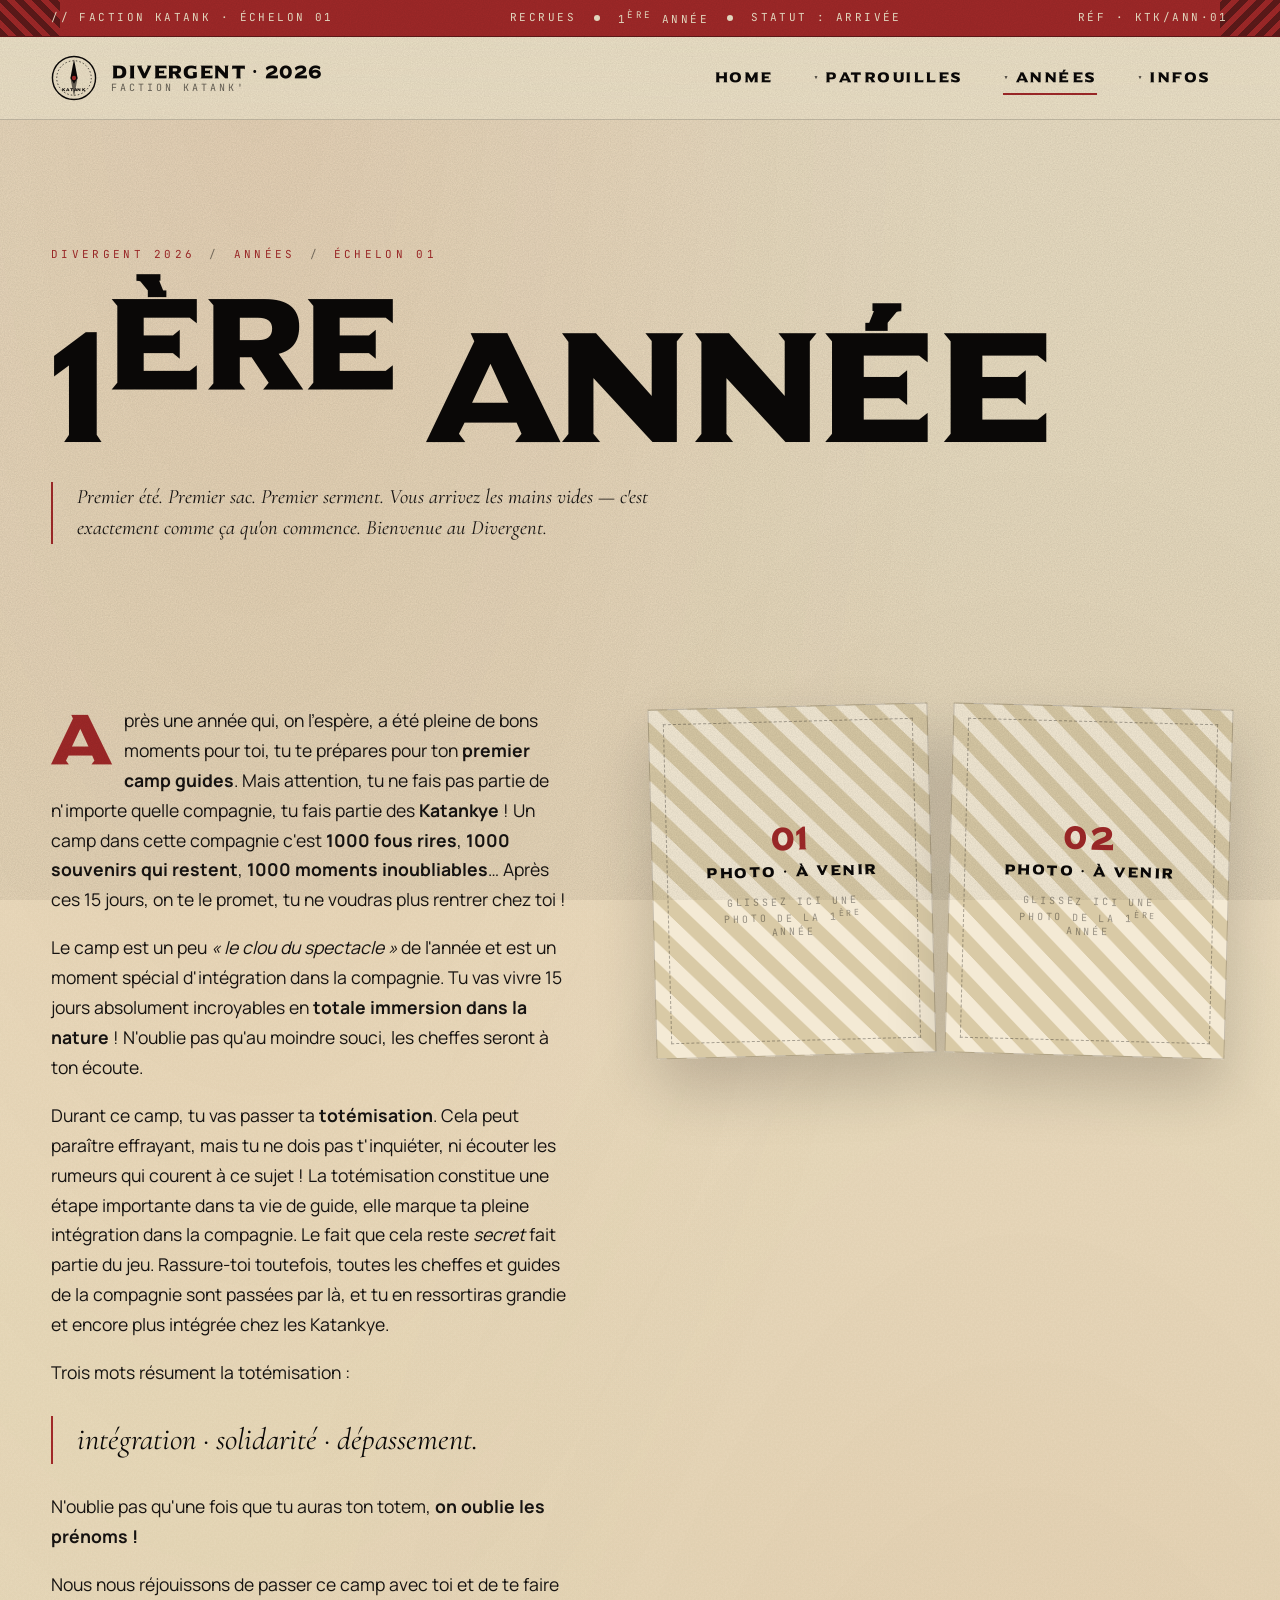
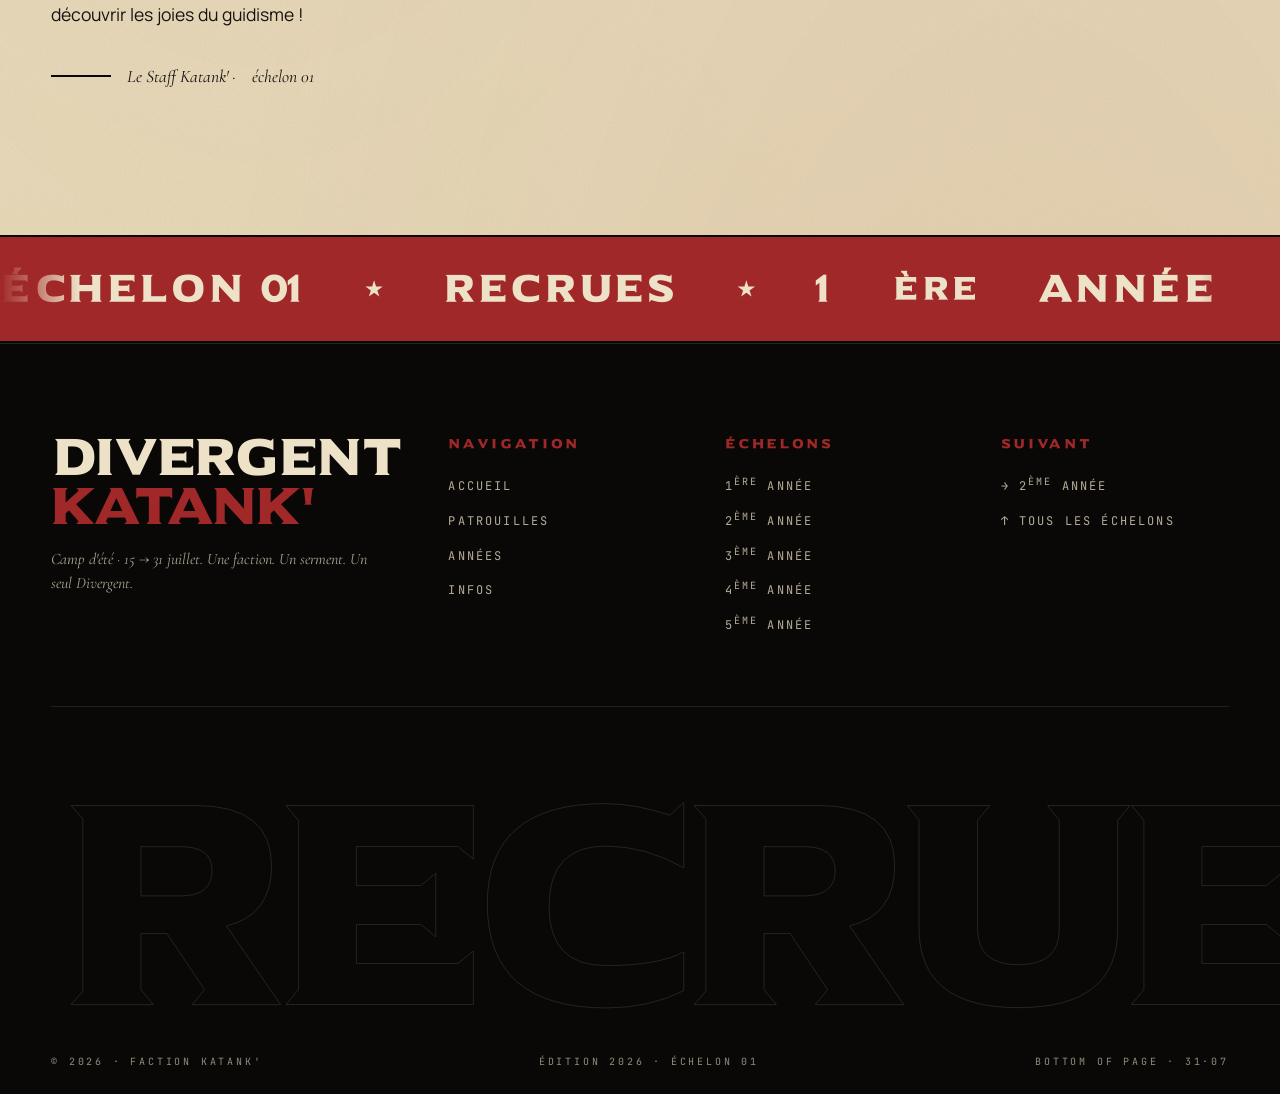
==== commit 44cf9f26: "Retire les sous-titres inventes (Recrues/Inities/Coureurs/Veterans/Doyens)" ====
--- a/annee-1.html
+++ b/annee-1.html
@@ -3,7 +3,7 @@
 <head>
 <meta charset="UTF-8">
 <meta name="viewport" content="width=device-width, initial-scale=1.0">
-<title>1ère année · Recrues — DIVERGENT 2026</title>
+<title>1ère année — DIVERGENT 2026</title>
 <meta name="description" content="Message aux recrues de 1ère année du camp Katank' Divergent 2026.">
 <link rel="stylesheet" href="css/style.css">
 <link rel="icon" href="data:image/svg+xml,%3Csvg xmlns='http://www.w3.org/2000/svg' viewBox='0 0 32 32'%3E%3Crect width='32' height='32' fill='%23a02828'/%3E%3Ctext x='50%25' y='62%25' text-anchor='middle' font-family='Arial Black' font-size='20' fill='%23ede2c8' font-weight='900'%3EP%3C/text%3E%3C/svg%3E">
@@ -56,11 +56,11 @@
       <li class="nav-item is-active">
         <a href="annees.html" class="nav-link" aria-haspopup="true">Années</a>
         <div class="dropdown">
-          <a href="annee-1.html">1<sup>ère</sup> année <small>Recrues</small></a>
-          <a href="annee-2.html">2<sup>ème</sup> année <small>Initiés</small></a>
-          <a href="annee-3.html">3<sup>ème</sup> année <small>Coureurs</small></a>
-          <a href="annee-4.html">4<sup>ème</sup> année <small>Vétérans</small></a>
-          <a href="annee-5.html">5<sup>ème</sup> année <small>Doyens</small></a>
+          <a href="annee-1.html">1<sup>ère</sup> année</a>
+          <a href="annee-2.html">2<sup>ème</sup> année</a>
+          <a href="annee-3.html">3<sup>ème</sup> année</a>
+          <a href="annee-4.html">4<sup>ème</sup> année</a>
+          <a href="annee-5.html">5<sup>ème</sup> année</a>
         </div>
       </li>
       <li class="nav-item">
@@ -82,7 +82,7 @@
 <section class="page-hero">
   <div class="page-hero__inner">
     <p class="page-hero__crumbs" data-reveal>Divergent 2026 <span>/</span> Années <span>/</span> Échelon 01</p>
-    <h1 class="page-hero__title" data-reveal data-reveal-delay="1">1<sup>ère</sup> année<br><em>Recrues.</em></h1>
+    <h1 class="page-hero__title" data-reveal data-reveal-delay="1">1<sup>ère</sup> année</h1>
     <p class="page-hero__desc" data-reveal data-reveal-delay="2">
       Premier été. Premier sac. Premier serment. Vous arrivez les mains vides — c'est exactement
       comme ça qu'on commence. Bienvenue au Divergent.
--- a/css/style.css
+++ b/css/style.css
@@ -2319,23 +2319,34 @@
   line-height: 1.7;
 }
 
-/* ---------- Responsive ---------- */
+/* ============================================================
+   RESPONSIVE — tablet & mobile
+   ============================================================ */
+
+/* === TABLETTE (≤ 980px) === */
 @media (max-width: 980px) {
+  :root { --gutter: clamp(1rem, 4vw, 2rem); }
+
+  /* Header : retirer backdrop-filter qui casse le position:fixed du menu */
+  .site-header { backdrop-filter: none; }
+
+  /* Nav mobile : menu en plein écran */
   .nav-list {
     position: fixed;
-    inset: 76px 0 0 0;
+    inset: 72px 0 0 0;
     background: var(--ink);
     flex-direction: column;
     align-items: stretch;
-    padding: 24px var(--gutter);
+    padding: 20px var(--gutter) 60px;
     gap: 0;
     transform: translateX(100%);
     transition: transform .4s cubic-bezier(.2,.8,.2,1);
     overflow-y: auto;
+    z-index: 99;
   }
   .on-paper .nav-list { background: var(--bone); }
   .nav-list.is-open { transform: translateX(0); }
-  .nav-link { padding: 18px 0; font-size: 18px; border-bottom: 1px solid rgba(237,226,200,0.10); }
+  .nav-link { padding: 16px 0; font-size: 18px; border-bottom: 1px solid rgba(237,226,200,0.10); }
   .on-paper .nav-link { border-color: rgba(10,8,7,0.18); }
   .dropdown {
     position: static;
@@ -2351,33 +2362,311 @@
   .nav-item.is-open .dropdown { display: block; }
   .burger { display: block; }
 
-  .welcome__inner { grid-template-columns: 1fr; }
+  /* Layout en colonne unique */
+  .welcome__inner { grid-template-columns: 1fr; gap: 40px; }
   .stickers { position: static; max-width: 480px; margin: 0 auto; }
   .footer__top { grid-template-columns: 1fr 1fr; gap: 32px; }
   .staff__grid { grid-template-columns: repeat(2, 1fr); }
-  .info-grid { grid-template-columns: 1fr; }
-  .info-toc { position: static; }
+  .info-grid { grid-template-columns: 1fr; gap: 20px; }
+  .info-toc { position: static; padding: 18px; background: rgba(160,40,40,0.04); }
   .patrol-grid { grid-template-columns: 1fr; }
   .year-row { grid-template-columns: 70px 1fr 90px; }
   .year-row__loc { display: none; }
-  .year-detail__inner { grid-template-columns: 1fr; }
+  .year-detail__inner { grid-template-columns: 1fr; gap: 32px; }
   .photo-stack { position: static; }
-}
-
-@media (max-width: 640px) {
-  .top-tape { font-size: 9px; padding: 6px 12px; gap: 8px; }
+
+  /* Patrouilles */
+  .patrol-detail { grid-template-columns: 1fr; gap: 32px; padding-top: 40px; }
+  .patrol-photos { position: static; }
+  .patrol-hero__inner { grid-template-columns: 1fr; }
+  .patrol-hero__head {
+    flex-direction: column;
+    align-items: flex-start;
+    gap: 12px;
+  }
+  .patrol-hero__seal {
+    justify-self: start;
+    margin-top: 20px;
+    width: 140px;
+  }
+
+  /* Welcome video plus compacte */
+  .welcome__video { max-width: 100%; padding: 0; margin-top: 40px; }
+}
+
+/* === MOBILE (≤ 720px) === */
+@media (max-width: 720px) {
+  /* Top tape : compact */
+  .top-tape {
+    font-size: 9px;
+    padding: 5px 14px;
+    letter-spacing: 0.16em;
+  }
   .top-tape__center { display: none; }
-  .footer__top { grid-template-columns: 1fr; }
-  .staff__grid { grid-template-columns: 1fr 1fr; }
-  .countdown { grid-template-columns: 1fr 1fr; }
+  .top-tape::before, .top-tape::after { display: none; }
+
+  /* Header */
+  .nav { padding: 10px var(--gutter); gap: 12px; }
+  .logo { gap: 8px; }
+  .logo__mark { width: 32px; height: 32px; }
+  .logo__txt { font-size: 13px; line-height: 1.1; }
+  .logo__txt small { font-size: 8px; letter-spacing: 0.22em; }
+
+  /* HERO HOME */
+  .hero {
+    min-height: auto;
+    padding: 24px var(--gutter) 40px;
+    gap: 20px;
+  }
+  .hero__brackets { display: none; }
+  .hero__codeline { display: none; }
+  .hero__title { gap: 4px; }
+  .hero__paradis,
+  .hero__divergent {
+    font-size: clamp(2.4rem, 13vw, 3.6rem);
+    margin-left: -0.02em;
+    text-shadow: 0 0 30px rgba(0,0,0,0.5);
+    line-height: 0.92;
+    word-break: keep-all;
+    letter-spacing: -0.01em;
+  }
+  .hero__row2 { gap: 8px; }
+  .hero__year {
+    font-size: clamp(1.8rem, 9vw, 2.6rem);
+    -webkit-text-stroke-width: 1px;
+  }
+  .hero__year::after {
+    height: 8%;
+    bottom: 26%;
+  }
+  .hero__tagline {
+    font-size: 0.9rem;
+    padding: 8px 12px;
+    max-width: 100%;
+  }
+  .hero__meta { display: none; }
+
+  /* Countdown : 2x2 plus compact */
+  .countdown {
+    grid-template-columns: 1fr 1fr;
+    max-width: 100%;
+  }
+  .cd-cell {
+    padding: 12px 6px 10px;
+    border-right: 1px solid rgba(237,226,200,0.10);
+  }
   .cd-cell:nth-child(2) { border-right: 0; }
   .cd-cell:nth-child(1), .cd-cell:nth-child(2) { border-bottom: 1px solid rgba(237,226,200,0.10); }
+  .cd-num { font-size: clamp(1.6rem, 7vw, 2.2rem); }
+  .cd-lbl { font-size: 8px; letter-spacing: 0.2em; margin-top: 4px; }
+  .countdown::before, .countdown::after { font-size: 8px; padding: 2px 8px; top: -10px; }
+
+  /* CTAs */
+  .cta-row { gap: 10px; }
+  .btn {
+    padding: 12px 18px;
+    font-size: 12px;
+    letter-spacing: 0.14em;
+  }
+
+  /* Marquee plus discrète */
+  .marquee__track {
+    font-size: clamp(0.9rem, 3.5vw, 1.3rem);
+    gap: 24px;
+    padding: 10px 0;
+  }
+  .marquee__item { gap: 24px; }
+  .marquee__star { width: 10px; height: 10px; }
+
+  /* Welcome — texte plus compact */
+  .welcome { padding: 50px var(--gutter); }
+  .welcome__label { font-size: 9px; letter-spacing: 0.22em; margin-bottom: 14px; }
+  .welcome__title {
+    font-size: clamp(1.6rem, 6.5vw, 2.2rem);
+    margin-bottom: 18px;
+  }
+  .welcome__lead { font-size: 0.95rem; line-height: 1.65; }
+  .welcome__lead::first-letter { font-size: 2.8em; margin-right: 8px; }
+  .welcome__body p { font-size: 0.95rem; line-height: 1.65; margin-bottom: 14px; }
+  .welcome__signature { font-size: 1.1rem; margin-top: 22px; }
+
+  /* Stickers / factions */
+  .stickers__sheet {
+    aspect-ratio: 1 / 1.1;
+    padding: 14px;
+    transform: rotate(-1deg);
+  }
+  .stickers__grid--five {
+    grid-template-columns: 1fr 1fr;
+    gap: 12px;
+    align-content: start;
+  }
+  .stickers__grid--five .sticker { grid-column: auto; }
+  .stickers__grid--five .sticker:nth-child(4) { grid-column: auto; }
+  /* 5e sticker centré sur sa propre ligne */
+  .stickers__grid--five .sticker:nth-child(5) {
+    grid-column: 1 / -1;
+    width: 50%;
+    margin: 0 auto;
+  }
+  .sticker--faction {
+    padding: 10px;
+    gap: 6px;
+    border-width: 2px;
+    aspect-ratio: 1;
+  }
+  .sticker--faction svg,
+  .sticker--faction img { width: 48%; height: 48%; }
+  .sticker--faction span {
+    font-size: 0.7rem;
+    letter-spacing: 0.08em;
+    line-height: 1;
+  }
+
+  /* Page hero (interior pages) */
+  .page-hero { padding: 50px var(--gutter) 40px; }
+  .page-hero__crumbs { font-size: 9px; letter-spacing: 0.2em; }
+  .page-hero__title { font-size: clamp(2.5rem, 12vw, 5rem); line-height: 0.9; }
+  .page-hero__desc { font-size: 1rem; padding-left: 16px; }
+
+  /* Patrouille hero */
+  .patrol-hero { padding: 40px var(--gutter) 30px; }
+  .patrol-hero__name { font-size: clamp(3rem, 14vw, 5.5rem); line-height: 0.9; }
+  .patrol-hero__subtitle { font-size: 10px; letter-spacing: 0.25em; }
+  .patrol-hero__seal { width: 110px; margin-top: 12px; }
+  .patrol-hero__head { padding-bottom: 16px; margin-bottom: 24px; }
+  .patrol-hero__crumbs, .patrol-hero__faction { font-size: 9px; letter-spacing: 0.22em; }
+
+  /* Patrol detail / prose */
+  .patrol-detail { padding: 30px var(--gutter) 60px; }
+  .patrol-prose__lead { font-size: 1.05rem !important; }
+  .patrol-prose__lead::first-letter { font-size: 3em; margin-right: 8px; }
+  .patrol-prose p { font-size: 1rem; }
+  .patrol-prose__quote { font-size: 1.15rem !important; padding: 16px 0 16px 18px; }
+  .patrol-photos--gallery { grid-template-columns: 1fr; gap: 16px; }
+  .patrol-photo--full { aspect-ratio: 16 / 9; }
+  .patrol-photo--rotate-l, .patrol-photo--rotate-r { transform: rotate(0); }
+
+  /* Année detail */
+  .year-detail { padding: 30px var(--gutter) 60px; }
+  .year-detail__quote { font-size: 1.2rem; padding-left: 18px; }
+  .year-detail__msg p { font-size: 1rem; }
+  .photo-stack--two { grid-template-columns: 1fr; gap: 16px; }
+  .photo-slot--rotate-l, .photo-slot--rotate-r { transform: rotate(0); }
+
+  /* Year tier (overview) */
+  .year-tier-grid { grid-template-columns: 1fr; }
+  .year-tier { min-height: 220px; padding: 24px 20px 22px; }
+  .year-tier__num { font-size: clamp(3.5rem, 15vw, 5rem); }
+
+  /* Info section */
+  .info-section { padding: 40px 0 32px; }
+  .info-section[data-stamp]::before { width: 22px; }
+  .info-section h2 { font-size: clamp(1.6rem, 6vw, 2.2rem); }
+  .info-section h3 { font-size: 1rem; letter-spacing: 0.14em; }
+  .info-section p { font-size: 1rem; }
+  .info-section ul.tick li { font-size: 0.95rem; padding-left: 24px; }
+
+  /* Stat row + timeline */
   .stat-row { grid-template-columns: 1fr 1fr; }
   .stat-row > div:nth-child(2) { border-right: 0; }
   .stat-row > div:nth-child(1), .stat-row > div:nth-child(2) { border-bottom: 1px solid rgba(10,8,7,0.20); }
-  .hero__divergent { font-size: clamp(4rem, 22vw, 7rem); }
-  .stickers__grid { grid-template-columns: repeat(3, 1fr); }
+  .stat-row__num { font-size: clamp(1.6rem, 6vw, 2.4rem); }
   .timeline { grid-template-columns: 1fr 1fr; }
+  .timeline__title { font-size: 1.1rem; }
+  .timeline__desc { font-size: 0.85rem; }
+
+  /* Staff Katank' (home) */
+  .staff { padding: 60px var(--gutter); }
+  .staff__head { gap: 16px; margin-bottom: 32px; }
+  .staff__grid { grid-template-columns: 1fr 1fr; }
+  .staff-card { padding: 22px 18px 18px; min-height: 200px; }
+  .staff-card__name { font-size: 1.3rem; }
+  .staff-card__emblem { width: 50px; height: 50px; margin-bottom: 14px; }
+  .staff-card__animal { font-size: 0.75rem; }
+
+  /* Staff contacts (infos) */
+  .staff-contacts { grid-template-columns: 1fr; }
+  .staff-contact { padding: 18px 16px 16px; }
+
+  /* Footer */
+  .footer { padding: 50px var(--gutter) 20px; }
+  .footer__top { grid-template-columns: 1fr; gap: 24px; padding-bottom: 32px; }
+  .footer__brand { font-size: clamp(1.8rem, 7vw, 2.4rem); }
+  .footer__bigword { font-size: clamp(3.5rem, 18vw, 8rem); margin-top: 40px; }
+  .footer__bottom { font-size: 9px; gap: 8px; }
+  .footer__col h4 { font-size: 11px; }
+  .footer__col a { font-size: 11px; }
+
+  /* Section title (big stencil headers) */
+  .section-title { font-size: clamp(1.8rem, 7vw, 2.6rem); }
+  .section-eyebrow { font-size: 9px; letter-spacing: 0.22em; }
+
+  /* Faq + lyrics */
+  .faq-item summary { font-size: 1rem; }
+  .lyrics { padding: 18px 20px; font-size: 1rem; }
+  .lyrics__refrain { padding-left: 12px; }
+
+  /* Welcome video */
+  .welcome__video { padding: 0; margin: 40px 0 0; }
+
+  /* Documents links */
+  .doc-link { font-size: 11px; padding: 7px 12px 7px 10px; }
+
+  /* Big titles outline */
+  .hero__codeline { display: none; }
+  .hero__brackets { display: none; }
+}
+
+/* === SMALL MOBILE (≤ 480px) === */
+@media (max-width: 480px) {
+  .top-tape > span:first-child,
+  .top-tape > span:last-child { font-size: 8px; letter-spacing: 0.14em; }
+  .logo__txt small { display: none; }
+
+  .hero {
+    padding: 20px var(--gutter) 32px;
+  }
+  .hero__paradis, .hero__divergent { font-size: clamp(2rem, 12vw, 3rem); }
+  .hero__year { font-size: clamp(1.5rem, 8vw, 2.2rem); }
+  .hero__tagline { font-size: 0.85rem; }
+
+  .cd-cell { padding: 10px 4px 8px; }
+  .cd-num { font-size: clamp(1.4rem, 6vw, 2rem); }
+
+  .timeline { grid-template-columns: 1fr; }
+  .stat-row { grid-template-columns: 1fr 1fr; }
+  .stat-row__num { font-size: clamp(1.4rem, 6vw, 2rem); }
+
+  .btn { width: 100%; justify-content: center; padding: 12px 16px; }
+  .cta-row { flex-direction: column; align-items: stretch; }
+
+  /* Patrouilles */
+  .patrol-hero__name { font-size: clamp(2.4rem, 12vw, 4rem); }
+  .patrol-hero__seal { width: 90px; }
+  .patrol-prose__lead { font-size: 1rem !important; }
+  .patrol-prose__quote { font-size: 1.05rem !important; }
+  .patrol-prose p { font-size: 0.95rem; }
+
+  /* Page hero */
+  .page-hero__title { font-size: clamp(2rem, 10vw, 3.5rem); }
+  .page-hero__desc { font-size: 0.95rem; }
+
+  /* Welcome */
+  .welcome__title { font-size: clamp(1.4rem, 6vw, 2rem); }
+  .welcome__lead { font-size: 0.92rem; }
+  .welcome__body p { font-size: 0.92rem; }
+
+  /* Year tier */
+  .year-tier__num { font-size: clamp(3rem, 14vw, 4rem); }
+  .year-tier__name { font-size: 1.1rem; }
+
+  /* Info */
+  .info-section h2 { font-size: clamp(1.4rem, 5.5vw, 1.9rem); }
+  .info-section p { font-size: 0.95rem; }
+
+  /* Footer */
+  .footer__brand { font-size: clamp(1.6rem, 6vw, 2rem); }
 }
 
 /* ---------- Reveal animation ---------- */
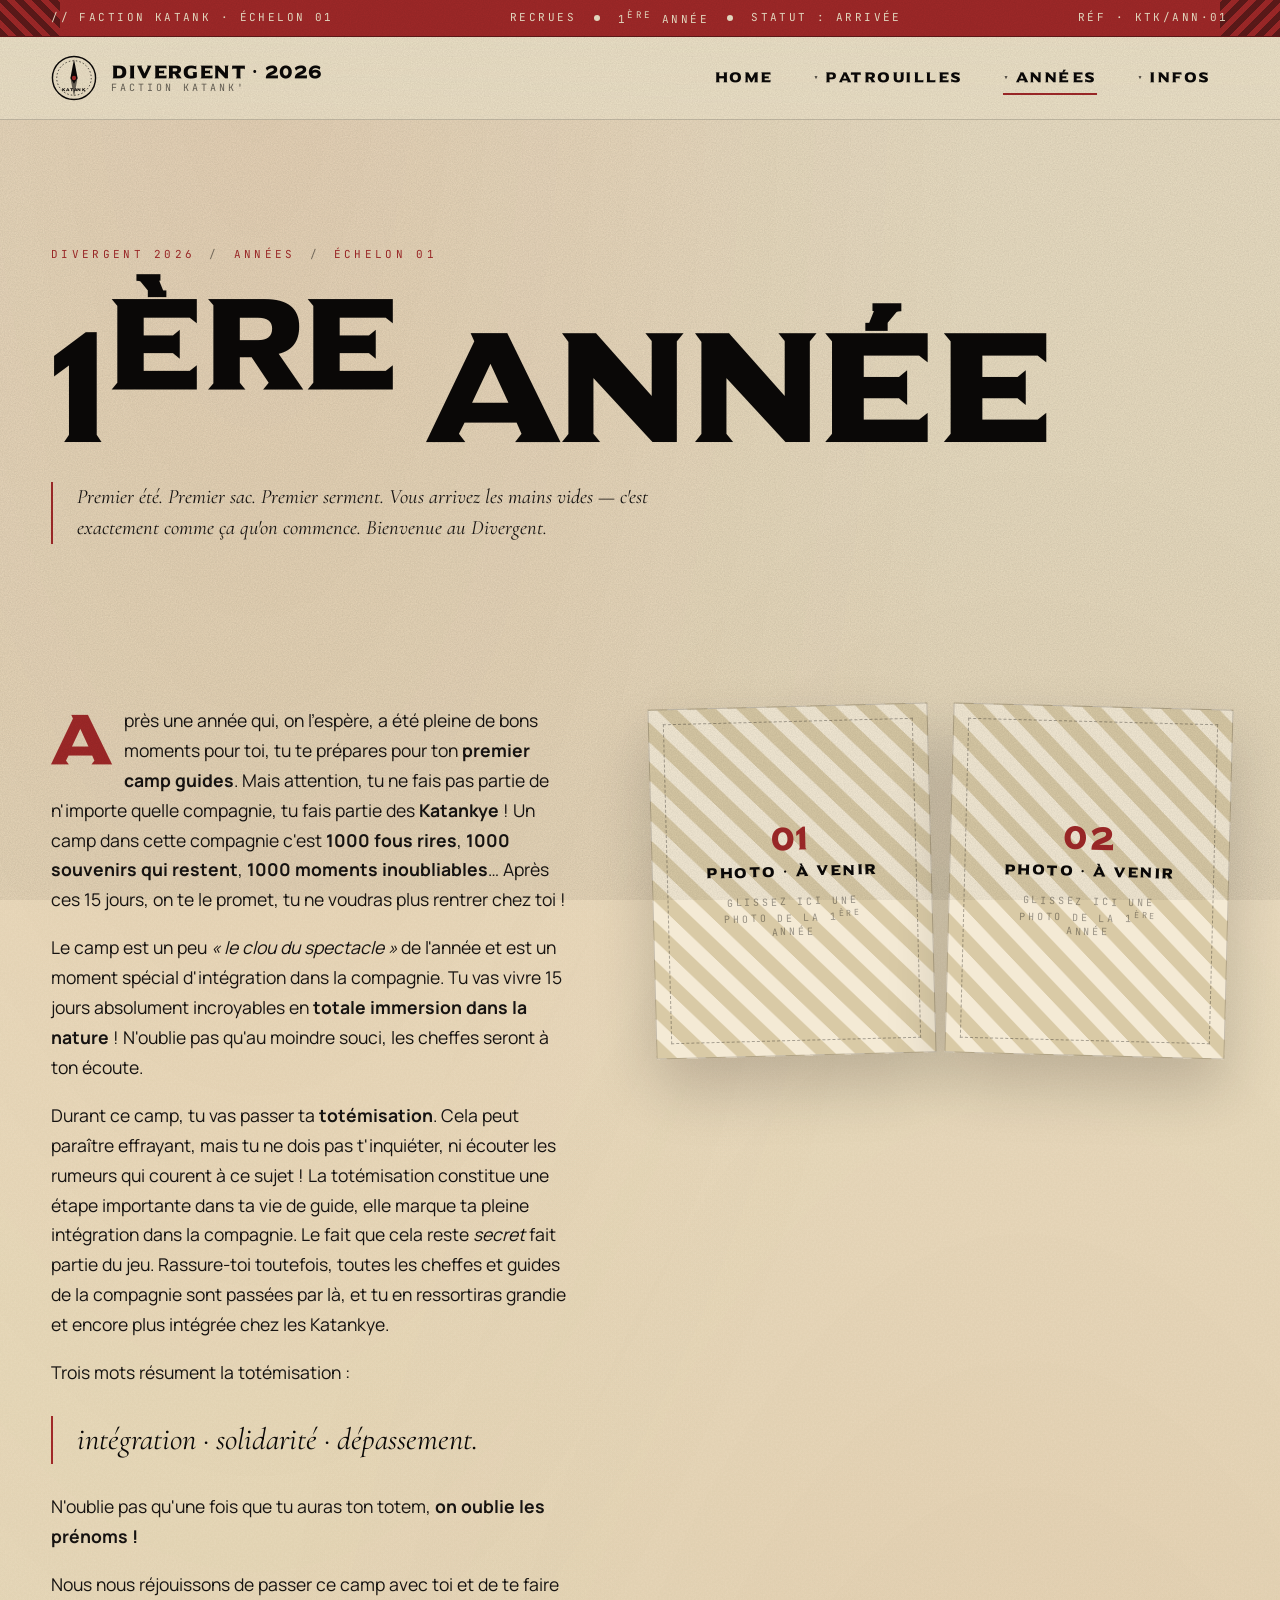
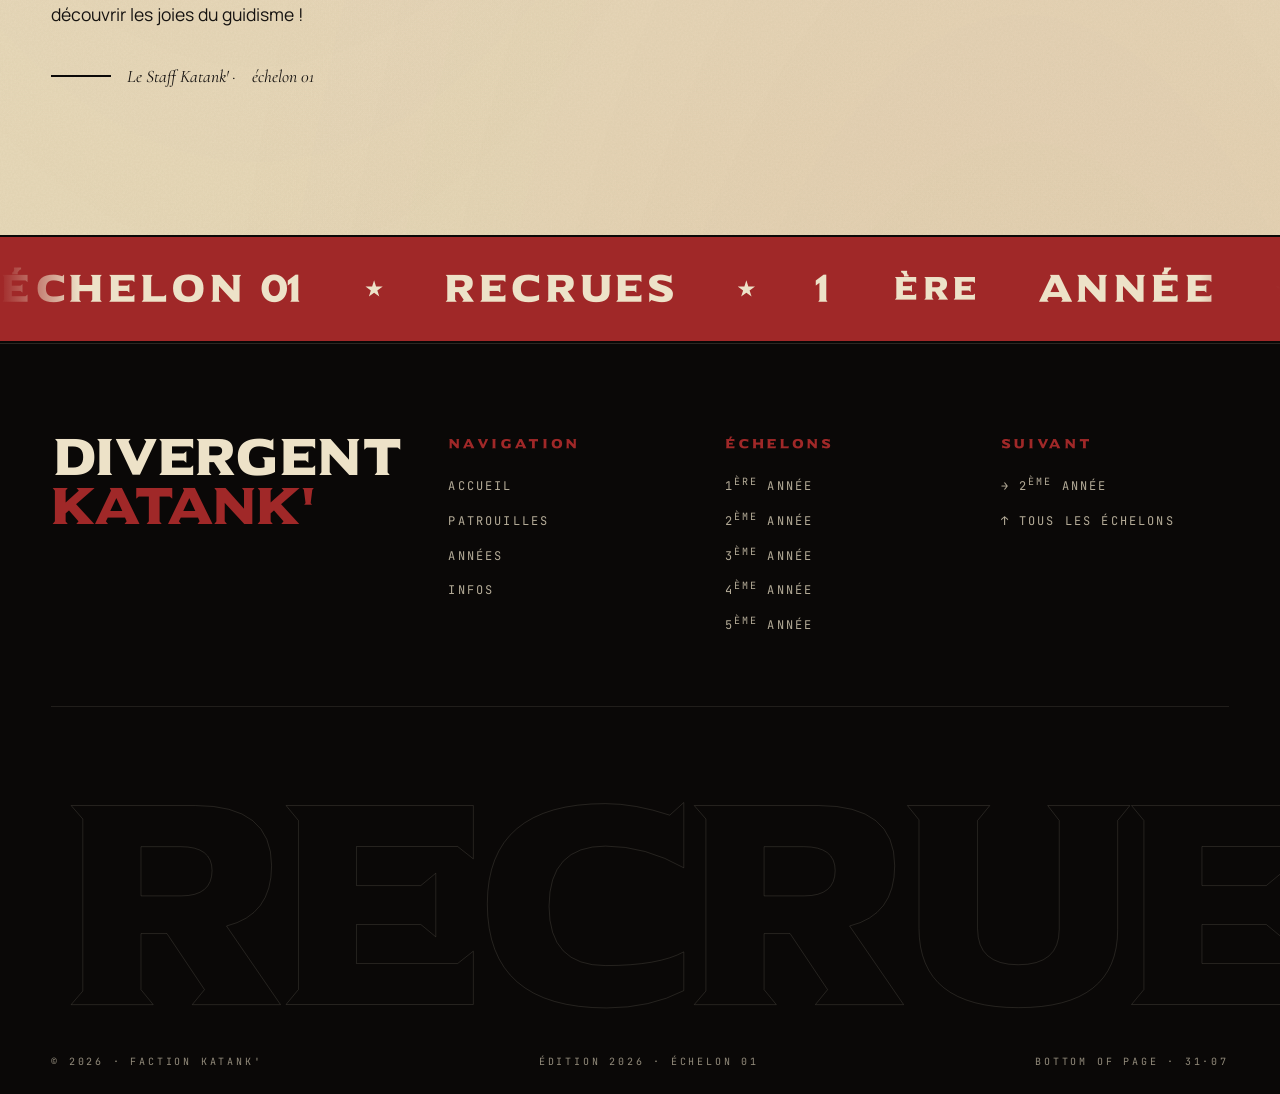
==== commit 7bb0f02a: "Footer : retire le tagline sous le brand" ====
--- a/annee-1.html
+++ b/annee-1.html
@@ -157,7 +157,6 @@
     <div class="footer__top">
       <div>
         <h3 class="footer__brand">Divergent<br><em>Katank'</em></h3>
-        <p class="footer__tag">Camp d'été · 15&nbsp;→&nbsp;31 juillet. Une faction. Un serment. Un seul Divergent.</p>
       </div>
       <div class="footer__col">
         <h4>Navigation</h4>
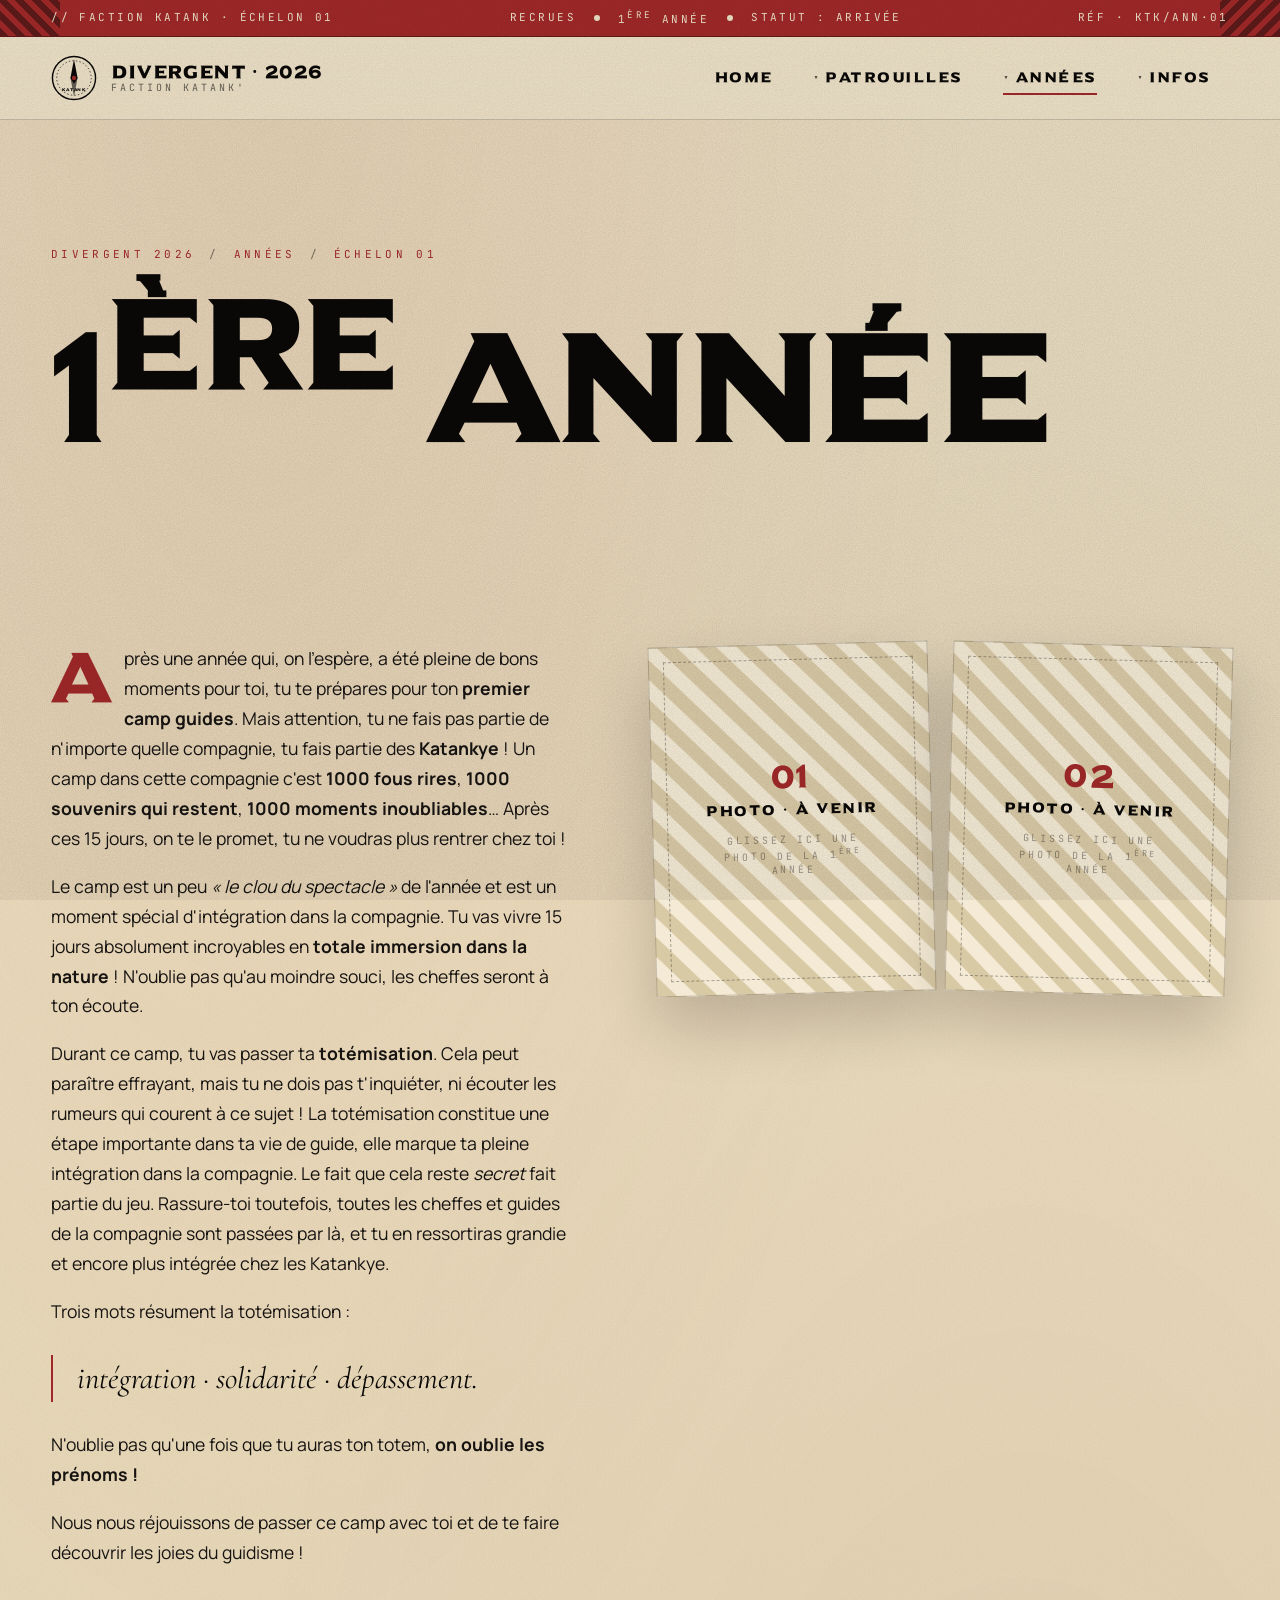
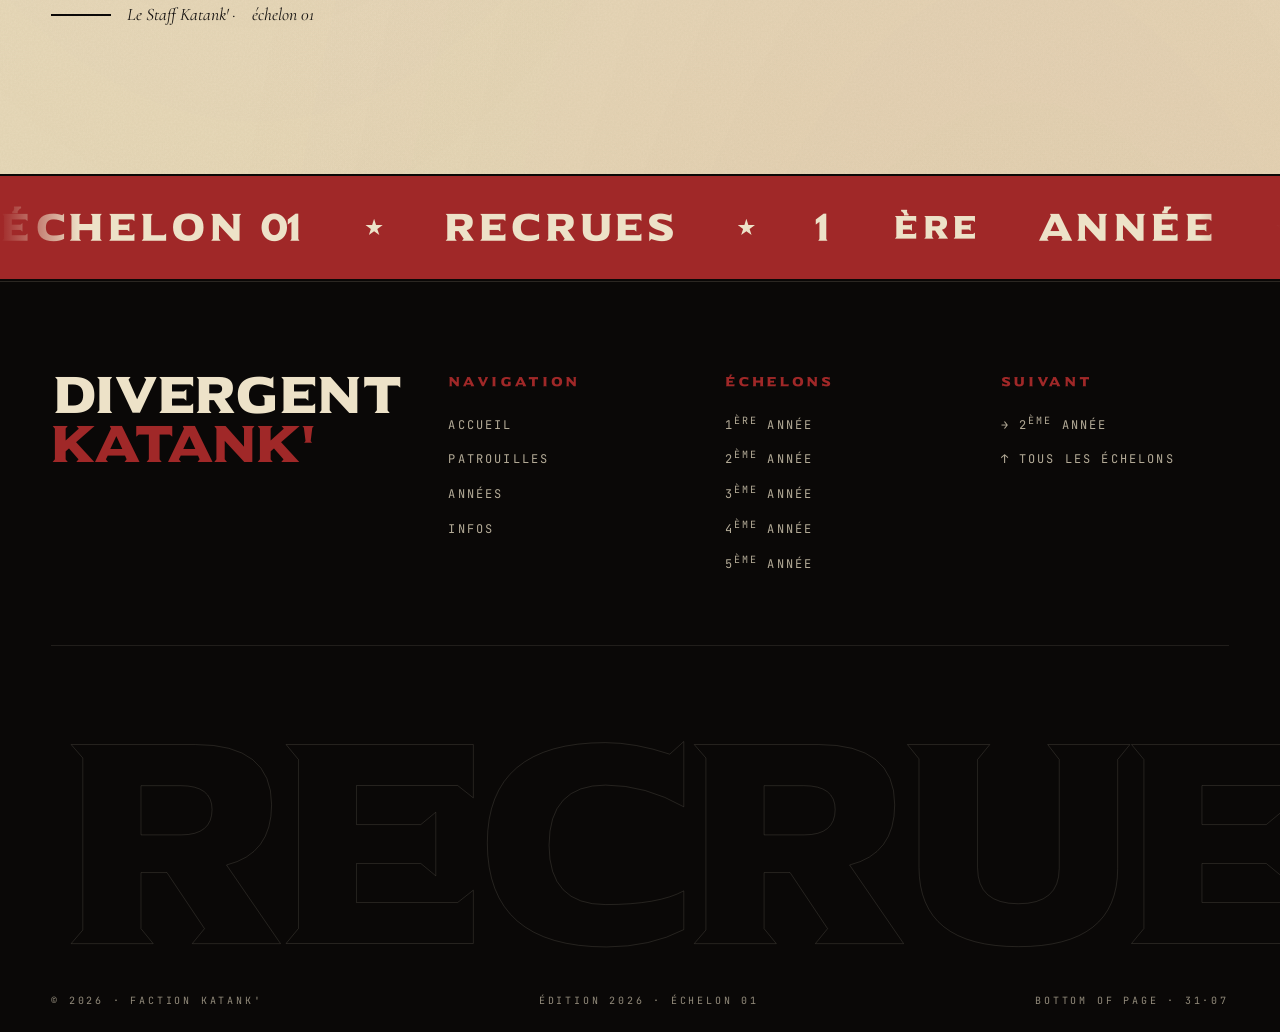
==== commit d79a7744: "Ajoute photos echelons 2 a 5 + nettoyage footer Contact Co-Authored-By: Claude Opus 4.7 (1M context)" ====
--- a/annee-1.html
+++ b/annee-1.html
@@ -83,10 +83,6 @@
   <div class="page-hero__inner">
     <p class="page-hero__crumbs" data-reveal>Divergent 2026 <span>/</span> Années <span>/</span> Échelon 01</p>
     <h1 class="page-hero__title" data-reveal data-reveal-delay="1">1<sup>ère</sup> année</h1>
-    <p class="page-hero__desc" data-reveal data-reveal-delay="2">
-      Premier été. Premier sac. Premier serment. Vous arrivez les mains vides — c'est exactement
-      comme ça qu'on commence. Bienvenue au Divergent.
-    </p>
   </div>
 </section>
 
